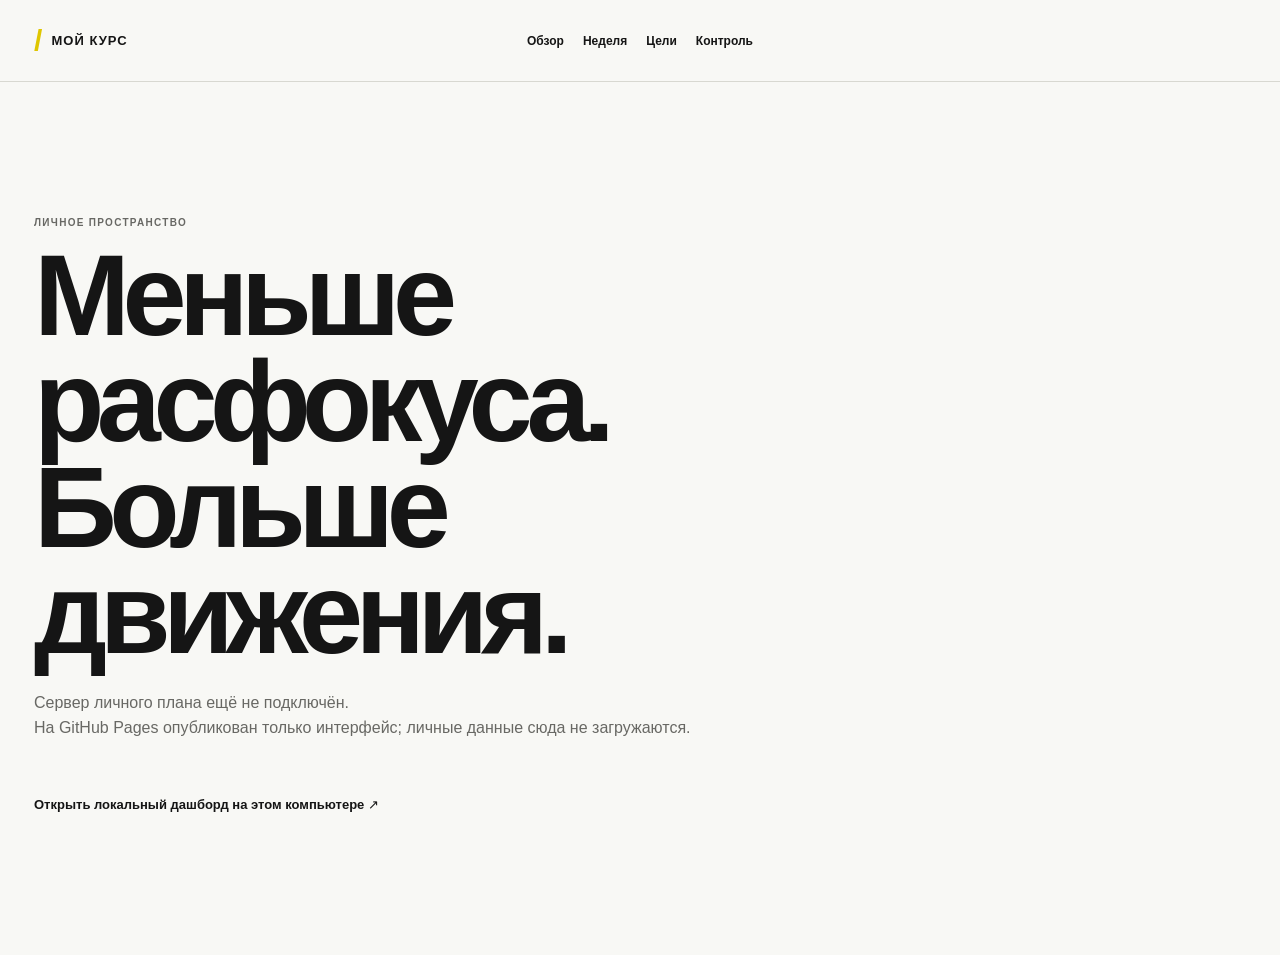
==== index.html @ 3c82f7e8 "feat: publish private-data-free dashboard interface Co-Authored-By: Codex <noreply@openai.com>" ====
<!doctype html>
<html lang="ru">
<head>
  <meta charset="utf-8"><meta name="viewport" content="width=device-width, initial-scale=1"><meta name="color-scheme" content="light">
  <title>Мой курс — цели и неделя</title><link rel="stylesheet" href="styles.css"><script src="config.js"></script><script src="app.js" defer></script>
</head>
<body>
  <a href="#workspace" class="skip-link">К содержимому</a>
  <header class="site-header">
    <a href="#overview" class="brand" aria-label="Мой курс, главная"><span class="brand-symbol" aria-hidden="true">/</span>МОЙ КУРС</a>
    <nav aria-label="Разделы дашборда"><a href="#overview">Обзор</a><a href="#time">Неделя</a><a href="#goals">Цели</a><a href="#checkpoints">Контроль</a></nav>
    <button id="authButton" class="button dark" type="button">Войти</button>
  </header>
  <section id="lockedScreen" class="locked-screen">
    <span class="quiet-label">ЛИЧНОЕ ПРОСТРАНСТВО</span><h1>Меньше расфокуса.<br>Больше движения.</h1>
    <p id="lockedDescription">Цели, загрузка недели и следующие шаги.<br>Войдите, чтобы открыть свой план.</p>
    <button id="openLogin" class="button dark large" type="button">Открыть дашборд ↗</button>
    <a id="localFallback" class="text-button local-fallback" href="http://127.0.0.1:8097/" hidden>Открыть локальный дашборд на этом компьютере ↗</a>
    <p id="connectionError" class="inline-error" role="alert" hidden></p>
  </section>
  <main id="workspace" hidden>
    <section id="overview" class="overview">
      <div class="overview-heading"><div><p class="quiet-label" id="todayLabel"></p><h1>Главное —<br><span>в поле зрения.</span></h1></div><div class="overview-aside"><p id="saveStatus" role="status">Загрузка данных…</p><button id="addGoalTop" class="button dark" data-edit type="button">Добавить цель +</button><button id="addReviewTop" class="text-button" data-edit type="button">Записать решение ↗</button></div></div>
      <div class="summary-line"><div><strong id="activeCount">—</strong><span>целей в работе</span></div><div><strong id="plannedSummary">—</strong><span>часов запланировано</span></div><div><strong id="doneCount">—</strong><span>контрольных точек выполнено</span></div><div><strong id="lastReview">—</strong><span>последняя корректировка</span></div></div>
      <div class="focus-line"><span class="quiet-label">БЛИЖАЙШИЙ ШАГ</span><div><strong id="focusTitle"></strong><p id="focusText"></p></div><a href="#checkpoints" class="round-link" aria-label="К контрольным точкам">↗</a></div>
      <p id="readOnlyNote" class="mode-note" hidden>Режим просмотра. Для изменения полей нажмите «Редактировать» и введите пароль.</p>
    </section>
    <section id="time" class="section week-section">
      <div class="section-head"><div><h2>Недельная загрузка.</h2><p>Сколько внимания получает каждая цель — по дням, плану и факту.</p></div><button id="addSlot" class="button outline" data-edit type="button">Добавить блок +</button></div>
      <div class="week-toolbar"><div class="week-switcher"><button id="previousWeek" class="icon-button" data-edit aria-label="Предыдущая неделя">←</button><div><label for="weekStart">Неделя</label><input id="weekStart" type="date" data-edit></div><button id="nextWeek" class="icon-button" data-edit aria-label="Следующая неделя">→</button></div><button id="editCapacity" class="capacity-button" data-edit type="button">Бюджет: <strong id="capacityLabel">25 ч</strong> ↗</button></div>
      <div class="load-overview"><div class="load-number"><strong id="loadHours">—</strong><span id="loadDescription"></span></div><div class="load-visual"><div id="loadSegments" class="load-segments" aria-label="Распределение времени по целям"></div><div class="load-legend"><span id="freeHours"></span><span id="actualSummary"></span></div></div></div>
      <div id="goalLoad" class="goal-load" aria-label="Загрузка недели по целям"></div>
      <details class="daily-details"><summary>Расписание по дням <span aria-hidden="true">↓</span></summary><div id="weekPlan" class="week-plan"></div></details>
      <p class="section-note">Блоки и факт сохраняются отдельно для каждой недели. Семейное и утреннее личное время обсуждались вне рабочего бюджета.</p>
    </section>
    <section id="goals" class="section">
      <div class="section-head"><div><h2>Цели с понятным следующим шагом.</h2><p>Меняйте показатели, сроки и фокус по мере появления фактов.</p></div><button id="addGoal" class="button outline" data-edit type="button">Новая цель +</button></div>
      <div class="filters"><label>Направление<select id="areaFilter"><option value="all">Все направления</option></select></label><label>Статус<select id="statusFilter"><option value="all">Все статусы</option><option value="active">В работе</option><option value="draft">Уточнить</option><option value="paused">Пауза</option><option value="done">Достигнута</option></select></label></div>
      <div id="goalGrid" class="goal-grid"></div>
    </section>
    <section id="checkpoints" class="section"><div class="section-head"><div><h2>Точки проверки.</h2><p>Отмечайте результат, когда есть факт, который его подтверждает.</p></div><button id="addCheckpoint" class="button outline" data-edit type="button">Добавить точку +</button></div><div id="checkpointList" class="checkpoint-list"></div></section>
    <section id="reviews" class="section"><div class="section-head"><div><h2>Что меняем дальше.</h2><p>Факт → решение → следующая проверка.</p></div><button id="addReview" class="button outline" data-edit type="button">Записать решение +</button></div><div id="reviewList" class="review-list"></div></section>
    <footer><div><span class="brand footer-brand">МОЙ КУРС</span><p>Ваши данные сохраняются на сервере после успешного входа.</p></div><div class="footer-actions"><button id="exportButton" class="text-button" type="button">Скачать копию JSON ↗</button><label class="text-button file-button">Импортировать копию<input id="importInput" type="file" accept="application/json,.json" data-edit hidden></label></div></footer>
  </main>
  <dialog id="loginDialog" class="editor login-dialog"><form id="loginForm"><div class="dialog-head"><div><p class="quiet-label">ДОСТУП К ПЛАНУ</p><h2>Открыть редактирование.</h2></div><button type="button" class="close" data-close="loginDialog" aria-label="Закрыть">×</button></div><p>Введите пароль, чтобы сохранять изменения с любого своего устройства.</p><label class="field">Пароль<input id="loginPassword" name="password" type="password" autocomplete="current-password" required></label><p id="loginError" class="inline-error" role="alert" hidden></p><div class="dialog-actions"><button id="loginSubmit" type="submit" class="button dark">Войти и редактировать ↗</button></div></form></dialog>
  <dialog id="goalDialog" class="editor"><form id="goalForm" method="dialog"><div class="dialog-head"><div><p class="eyebrow">ЦЕЛЬ / ПРОЕКТ</p><h2 id="goalDialogTitle">Новая цель</h2></div><button type="button" class="close" data-close="goalDialog" aria-label="Закрыть">×</button></div><input type="hidden" name="id"><div class="field-grid"><label class="full">Название<input name="title" required maxlength="140" placeholder="Например, запустить предложение клуба"></label><label>Направление<input name="area" required maxlength="60" placeholder="Клуб"></label><label>Статус<select name="status"><option value="draft">Уточнить</option><option value="active">В работе</option><option value="paused">Пауза</option><option value="done">Достигнута</option></select></label><label>Целевое значение<input name="target" type="number" min="0" step="any" placeholder="Если есть измеримая цель"></label><label>Текущее значение<input name="current" type="number" min="0" step="any" placeholder="Если подтверждено"></label><label>Единица измерения<input name="unit" maxlength="24" placeholder="USD, подписчики, часы"></label><label>Срок<input name="deadline" type="date"></label><label>Часов в неделю<input name="weeklyHours" type="number" min="0" step="0.5" placeholder="Ориентир, если известен"></label><label class="full">Что означает результат<textarea name="outcome" rows="3" maxlength="1000" placeholder="Конкретный ожидаемый итог"></textarea></label><label class="full">Основание / что уточнить<textarea name="note" rows="3" maxlength="1000" placeholder="Источник данных, допущения и вопросы"></textarea></label></div><p class="form-error inline-error" role="alert" hidden></p><div class="dialog-actions"><button type="button" class="button outline" data-close="goalDialog">Отмена</button><button type="submit" class="button dark">Сохранить цель</button></div></form></dialog>

  <dialog id="checkpointDialog" class="editor"><form id="checkpointForm" method="dialog"><div class="dialog-head"><div><p class="eyebrow">КОНТРОЛЬНАЯ ТОЧКА</p><h2>Добавить проверку</h2></div><button type="button" class="close" data-close="checkpointDialog" aria-label="Закрыть">×</button></div><div class="field-grid"><label class="full">К какой цели относится<select name="goalId" required></select></label><label class="full">Что должно быть готово<input name="title" required maxlength="160" placeholder="Проверить результат, а не просто действие"></label><label>Срок<input name="due" type="date"></label><label>Критерий готовности<input name="criterion" maxlength="160" placeholder="Как поймём, что выполнено"></label></div><p class="form-error inline-error" role="alert" hidden></p><div class="dialog-actions"><button id="deleteCheckpoint" data-edit type="button" class="button danger" hidden>Удалить</button><button type="button" class="button outline" data-close="checkpointDialog">Отмена</button><button type="submit" class="button dark">Сохранить точку</button></div></form></dialog>

  <dialog id="slotDialog" class="editor"><form id="slotForm" method="dialog"><div class="dialog-head"><div><p class="eyebrow">ПЛАН НЕДЕЛИ</p><h2 id="slotDialogTitle">Добавить блок</h2></div><button type="button" class="close" data-close="slotDialog" aria-label="Закрыть">×</button></div><div class="field-grid"><label>День<select name="day" required><option value="mon">Понедельник</option><option value="tue">Вторник</option><option value="wed">Среда</option><option value="thu">Четверг</option><option value="fri">Пятница</option></select></label><label>Цель<select name="goalId" required></select></label><label class="full">Что делаю<input name="title" required maxlength="160" placeholder="Один понятный фокус блока"></label><label>План, часов<input name="hours" type="number" min="0.25" step="0.25" max="24" required></label><label>Факт, часов<input name="actualHours" type="number" min="0" step="0.25" max="24" placeholder="Пока не внесён"></label></div><p class="form-error inline-error" role="alert" hidden></p><div class="dialog-actions"><button id="deleteSlot" data-edit type="button" class="button danger" hidden>Удалить</button><button type="button" class="button outline" data-close="slotDialog">Отмена</button><button type="submit" class="button dark">Сохранить блок</button></div></form></dialog>

  <dialog id="reviewDialog" class="editor"><form id="reviewForm" method="dialog"><div class="dialog-head"><div><p class="eyebrow">КОРРЕКТИРОВКА</p><h2>Записать решение</h2></div><button type="button" class="close" data-close="reviewDialog" aria-label="Закрыть">×</button></div><div class="field-grid"><label class="full">Цель<select name="goalId" required></select></label><label class="full">Факт или наблюдение<textarea name="observation" rows="3" required maxlength="1000" placeholder="Что произошло на самом деле?"></textarea></label><label class="full">Решение и следующий шаг<textarea name="decision" rows="3" required maxlength="1000" placeholder="Что меняем или продолжаем?"></textarea></label><label>Выполнено из недельного плана, %<input name="planCompletion" type="number" min="0" max="100" step="1" placeholder="Необязательно"></label><label>Дата следующей проверки<input name="nextReview" type="date"></label></div><p class="form-error inline-error" role="alert" hidden></p><div class="dialog-actions"><button type="button" class="button outline" data-close="reviewDialog">Отмена</button><button type="submit" class="button dark">Сохранить запись</button></div></form></dialog>
  <dialog id="capacityDialog" class="editor compact"><form id="capacityForm"><div class="dialog-head"><h2>Рабочий бюджет</h2><button type="button" class="close" data-close="capacityDialog" aria-label="Закрыть">×</button></div><label class="field">Доступно рабочих часов на эту неделю<input name="capacity" type="number" min="1" max="168" step="0.5" required></label><p class="form-error inline-error" role="alert" hidden></p><div class="dialog-actions"><button type="submit" class="button dark">Сохранить</button></div></form></dialog>
  <div id="toast" role="status" aria-live="polite"></div>
</body></html>
---- styles.css ----
:root{--paper:#f8f8f5;--ink:#151515;--muted:#686864;--line:#d8d8d1;--wash:#edede8;--yellow:#f2de38;--yellow-deep:#dfc600;--danger:#a83e2a;font-family:Inter,Arial,sans-serif;color:var(--ink);background:var(--paper);font-synthesis:none}*{box-sizing:border-box}html{scroll-behavior:smooth}body{margin:0;min-width:320px;background:var(--paper)}body,button,input,select,textarea{font:inherit}button,select,input,textarea{min-height:44px}button{cursor:pointer}a{color:inherit}button:focus-visible,a:focus-visible,input:focus-visible,select:focus-visible,textarea:focus-visible,summary:focus-visible{outline:3px solid var(--ink);outline-offset:3px}[hidden]{display:none!important}.skip-link{position:fixed;z-index:20;top:10px;left:10px;transform:translateY(-150%);padding:10px 14px;color:var(--ink);background:var(--yellow);font-weight:700}.skip-link:focus{transform:translateY(0)}
.site-header{display:grid;grid-template-columns:1fr auto 1fr;align-items:center;gap:20px;max-width:1440px;min-height:82px;margin:auto;padding:0 34px;border-bottom:1px solid var(--line)}.brand{display:inline-flex;align-items:center;gap:8px;text-decoration:none;font-weight:800;font-size:13px;letter-spacing:.08em}.brand-symbol{color:var(--yellow-deep);font:900 30px/.7 "Arial Narrow",Arial,sans-serif}.site-header nav{display:flex;gap:19px;justify-content:center}.site-header nav a,.text-button{border:0;padding:8px 0;color:var(--ink);background:transparent;font-size:12px;font-weight:700;text-decoration:none}.site-header nav a:hover,.text-button:hover{text-decoration:underline;text-underline-offset:4px}.site-header>.button{justify-self:end}
.button,.icon-button,.capacity-button{border:1px solid var(--ink);border-radius:0;padding:10px 15px;color:var(--ink);background:transparent;font-size:12px;font-weight:800;letter-spacing:.01em;transition:background .16s ease,color .16s ease,transform .16s ease}.button:hover,.icon-button:hover,.capacity-button:hover{transform:translateY(-1px)}.button.dark{color:var(--ink);background:var(--yellow);border-color:var(--yellow)}.button.dark:hover{background:var(--yellow-deep);border-color:var(--yellow-deep)}.button.outline:hover,.capacity-button:hover,.icon-button:hover{background:var(--ink);color:#fff}.button.danger{color:var(--danger);border-color:var(--danger)}.button.danger:hover{color:#fff;background:var(--danger)}.button.large{min-height:52px;padding-inline:21px}
.locked-screen{min-height:calc(100vh - 82px);max-width:1440px;margin:auto;padding:clamp(70px,15vh,180px) 34px}.quiet-label,.eyebrow{display:block;margin:0 0 14px;font-size:10px;font-weight:800;letter-spacing:.13em;color:var(--muted)}.locked-screen h1,.overview h1,.section-head h2,.dialog-head h2{margin:0;font-family:"Arial Narrow","Bahnschrift Condensed",Arial,sans-serif;font-weight:800;letter-spacing:-.065em;line-height:.92}.locked-screen h1{max-width:800px;font-size:clamp(55px,9vw,128px)}.locked-screen>p:not(.inline-error){margin:25px 0 28px;color:var(--muted);line-height:1.55;font-size:16px}
main{width:min(100%,1440px);margin:auto;padding:0 34px 44px}.overview{padding:clamp(58px,10vw,140px) 0 72px;border-bottom:1px solid var(--ink)}.overview-heading{display:flex;justify-content:space-between;align-items:flex-end;gap:38px}.overview h1{max-width:790px;font-size:clamp(54px,8vw,112px)}.overview h1 span{color:var(--muted)}.overview-aside{display:grid;justify-items:start;gap:12px;width:min(260px,100%);padding-bottom:7px}#saveStatus{margin:0;color:var(--muted);font-size:11px;line-height:1.4}.summary-line{display:grid;grid-template-columns:repeat(4,1fr);gap:0;margin-top:74px;border-top:1px solid var(--line)}.summary-line>div{min-height:116px;padding:19px 20px 14px 0;border-right:1px solid var(--line)}.summary-line>div+div{padding-left:20px}.summary-line>div:last-child{border-right:0}.summary-line strong{display:block;font:800 clamp(34px,4vw,56px)/1 "Arial Narrow",Arial,sans-serif;letter-spacing:-.07em}.summary-line span{display:block;max-width:130px;margin-top:7px;color:var(--muted);font-size:11px;line-height:1.35}.focus-line{display:grid;grid-template-columns:minmax(120px,.55fr) 2fr auto;align-items:center;gap:22px;margin-top:24px;padding:21px 0 0}.focus-line .quiet-label{margin:0}.focus-line strong{font-size:17px}.focus-line p{margin:5px 0 0;color:var(--muted);font-size:12px}.round-link{display:grid;place-items:center;width:44px;height:44px;color:var(--ink);background:var(--yellow);font-size:22px;text-decoration:none}.mode-note,.inline-error{color:var(--danger);font-size:12px;line-height:1.5}
.section{scroll-margin-top:25px;padding:74px 0;border-bottom:1px solid var(--line)}.section-head{display:flex;justify-content:space-between;align-items:flex-end;gap:28px;margin-bottom:30px}.section-head h2{font-size:clamp(36px,5vw,66px)}.section-head p{max-width:530px;margin:15px 0 0;color:var(--muted);font-size:13px;line-height:1.5}.week-toolbar{display:flex;justify-content:space-between;align-items:end;gap:18px;padding:17px 0;border-block:1px solid var(--line)}.week-switcher{display:flex;align-items:end;gap:8px}.week-switcher label,.filters label,.field{display:grid;gap:6px;color:var(--muted);font-size:10px;font-weight:800;letter-spacing:.04em}.week-switcher input{min-width:168px}.icon-button{width:44px;padding:0;font-size:21px}.capacity-button{min-width:177px;text-align:left}.load-overview{display:grid;grid-template-columns:minmax(170px,.42fr) 1fr;gap:32px;padding:30px 0 19px}.load-number strong{display:block;font:800 clamp(58px,7vw,92px)/.85 "Arial Narrow",Arial,sans-serif;letter-spacing:-.08em}.load-number span,.load-legend{color:var(--muted);font-size:12px;line-height:1.45}.load-visual{display:grid;align-content:center;gap:14px}.load-segments,.load-bar{display:flex;min-height:22px;background:var(--wash);overflow:hidden}.load-segment{display:block;min-width:2px;height:22px;background:var(--yellow);border-right:1px solid var(--paper)}.load-segment:nth-child(3n+2){background:#1b1b1b}.load-segment:nth-child(3n){background:#9b9b94}.load-gap{display:block;min-width:2px;height:22px;background:var(--wash)}.load-legend{display:flex;justify-content:space-between;gap:16px}.overload{color:var(--danger)!important;font-weight:800}.goal-load{border-top:1px solid var(--line)}.goal-load-head,.goal-load-row{display:grid;grid-template-columns:minmax(170px,1fr) minmax(230px,2.2fr) minmax(75px,auto);gap:18px;align-items:center}.goal-load-head{padding:13px 0;color:var(--muted);font-size:10px;font-weight:800;letter-spacing:.07em}.goal-load-row{min-height:68px;border-top:1px solid var(--line)}.goal-load-name{display:flex;align-items:center;gap:8px;font-size:13px;font-weight:800}.goal-color{display:block;width:10px;height:10px;flex:0 0 10px;background:var(--yellow)}.goal-load-row:nth-child(3n) .goal-color{background:#1b1b1b}.goal-load-row:nth-child(3n+1) .goal-color{background:#9b9b94}.goal-load-days{display:grid;grid-template-columns:repeat(5,1fr);height:32px;gap:3px}.goal-load-day{display:grid;place-content:center;gap:1px;min-width:3px;height:100%;color:var(--muted);background:var(--wash);text-align:center}.goal-load-day.has-hours{color:var(--ink);background:var(--yellow)}.goal-load-day small{font-size:8px;line-height:1}.goal-load-day strong{font-size:11px;line-height:1}.goal-load-total{text-align:right;font:800 22px/1 "Arial Narrow",Arial,sans-serif}.daily-details{margin-top:29px;border-top:1px solid var(--line)}.daily-details summary{padding:17px 0;font-size:13px;font-weight:800;cursor:pointer;list-style:none}.daily-details summary::-webkit-details-marker{display:none}.daily-details summary span{float:right;font-size:16px}.week-plan{display:grid;grid-template-columns:repeat(5,minmax(0,1fr));gap:0;border-top:1px solid var(--line)}.day-column,.day-card{min-height:168px;padding:15px;border-right:1px solid var(--line)}.day-column:first-child,.day-card:first-child{border-left:1px solid var(--line)}.day-head{display:flex;justify-content:space-between;gap:8px;padding-bottom:11px;font-size:11px}.day-head span,.day-total{color:var(--muted)}.slot,.slot-row{display:block;width:100%;margin:7px 0;padding:9px;border:0;background:var(--wash);color:var(--ink);text-align:left;font-size:11px;line-height:1.35}.slot:hover,.slot-row:hover{background:var(--yellow)}.section-note{margin:17px 0 0;color:var(--muted);font-size:11px;line-height:1.5}
.filters{display:flex;gap:13px;margin-bottom:22px}select,input,textarea{width:100%;border:1px solid var(--ink);border-radius:0;padding:10px 11px;color:var(--ink);background:#fff;font-size:14px}textarea{min-height:94px;resize:vertical}input::placeholder,textarea::placeholder{color:#898984}.goal-grid{display:grid;grid-template-columns:repeat(3,minmax(0,1fr));border-top:1px solid var(--ink);border-left:1px solid var(--line)}.goal-card{display:flex;flex-direction:column;min-height:295px;padding:20px;border-right:1px solid var(--line);border-bottom:1px solid var(--line);background:transparent}.goal-top,.goal-topline{display:flex;justify-content:space-between;align-items:center;gap:12px}.area-chip,.badge,.status{display:inline-block;padding:5px 7px;color:var(--ink);background:var(--yellow);font-size:10px;font-weight:800;line-height:1}.status-paused{background:var(--wash)}.status-done{background:#1c1c1c;color:#fff}.status-draft{background:#c6c6be}.goal-card h3{margin:27px 0 9px;font:800 30px/.96 "Arial Narrow",Arial,sans-serif;letter-spacing:-.05em}.goal-outcome{min-height:55px;margin:0;color:var(--muted);font-size:12px;line-height:1.48}.metric,.goal-metric{margin-top:auto}.metric strong,.goal-metric strong{font:800 35px/.95 "Arial Narrow",Arial,sans-serif;letter-spacing:-.06em}.metric span,.goal-metric span,.goal-metric small{color:var(--muted);font-size:11px}.progress-track{height:8px;margin:12px 0;background:var(--wash)}.progress-bar,.progress-fill{display:block;height:100%;background:var(--yellow)}.goal-meta{display:flex;justify-content:space-between;gap:8px;padding-top:12px;border-top:1px solid var(--line);color:var(--muted);font-size:10px}.card-actions{display:flex;gap:14px;margin-top:16px}.goal-note{margin-top:12px;color:var(--muted);font-size:11px}.goal-note summary{cursor:pointer;font-weight:700}.goal-note p{line-height:1.5}
.checkpoint-list{border-top:1px solid var(--ink)}.checkpoint{display:flex;align-items:flex-start;gap:15px;padding:20px 0;border-bottom:1px solid var(--line)}.checkpoint input{flex:0 0 auto;width:21px;height:21px;margin:1px 0 0;accent-color:var(--ink)}.checkpoint-body,.checkpoint-text{flex:1;min-width:0}.checkpoint-body strong,.checkpoint-text strong{display:block;font-size:14px}.checkpoint-body span,.checkpoint-text span{display:block;margin-top:5px;color:var(--muted);font-size:12px;line-height:1.45}.checkpoint-right{text-align:right;color:var(--muted);font-size:11px}.checkpoint.completed strong{color:var(--muted);text-decoration:line-through}.review-list{display:grid;gap:0;border-top:1px solid var(--ink)}.review-card{display:grid;grid-template-columns:minmax(120px,.45fr) 2fr;gap:25px;padding:22px 0;border-bottom:1px solid var(--line)}.review-date{font-size:12px;font-weight:800}.review-content p{margin:10px 0;color:var(--muted);font-size:13px;line-height:1.5}.review-content strong{font-size:14px;line-height:1.45}.review-content small{display:block;margin-top:9px;color:var(--muted);font-size:11px}.empty{padding:28px 0;color:var(--muted);border-block:1px dashed var(--line);font-size:13px;text-align:center}
footer{display:flex;justify-content:space-between;gap:25px;padding:31px 0 7px;color:var(--muted);font-size:11px;line-height:1.5}.footer-brand{color:var(--ink)}.footer-actions{display:flex;align-items:center;gap:20px}.file-button{cursor:pointer}.editor{width:min(680px,calc(100vw - 24px));max-height:min(820px,calc(100vh - 24px));padding:0;border:1px solid var(--ink);border-radius:0;color:var(--ink);background:var(--paper);box-shadow:0 25px 70px #0004;overflow:auto}.editor::backdrop{background:#161616b8}.editor form{padding:clamp(19px,4vw,34px)}.login-dialog{width:min(490px,calc(100vw - 24px))}.dialog-head{display:flex;justify-content:space-between;align-items:flex-start;gap:18px;margin-bottom:25px}.dialog-head h2{font-size:clamp(35px,6vw,55px)}.dialog-head>p{margin-bottom:10px}.close{display:grid;place-items:center;width:44px;min-width:44px;padding:0;border:1px solid var(--ink);border-radius:0;background:transparent;color:var(--ink);font-size:28px;line-height:1}.close:hover{background:var(--yellow)}.field-grid{display:grid;grid-template-columns:1fr 1fr;gap:16px}.field-grid label{display:grid;gap:6px;color:var(--muted);font-size:10px;font-weight:800;letter-spacing:.04em}.field-grid .full{grid-column:1/-1}.dialog-actions{display:flex;justify-content:flex-end;flex-wrap:wrap;gap:9px;margin-top:25px}.dialog-actions .danger{margin-right:auto}#toast{position:fixed;z-index:10;right:18px;bottom:18px;max-width:calc(100vw - 36px);padding:13px 15px;color:#fff;background:var(--ink);font-size:12px;transform:translateY(20px);opacity:0;pointer-events:none;transition:opacity .2s ease,transform .2s ease}.visible#toast{transform:translateY(0);opacity:1}
@media(max-width:900px){.site-header{grid-template-columns:1fr auto;padding-inline:21px}.site-header nav{order:3;grid-column:1/-1;justify-content:start;overflow-x:auto;padding-bottom:12px}.locked-screen,main{padding-inline:21px}.overview-heading{align-items:flex-start;flex-direction:column}.overview-aside{width:auto;grid-template-columns:auto auto;align-items:center}.overview-aside #saveStatus{grid-column:1/-1}.summary-line{grid-template-columns:repeat(2,1fr);margin-top:47px}.summary-line>div:nth-child(2){border-right:0}.summary-line>div:nth-child(n+3){border-top:1px solid var(--line)}.goal-grid{grid-template-columns:repeat(2,minmax(0,1fr))}.week-plan{grid-template-columns:repeat(3,minmax(0,1fr))}.day-column:nth-child(4),.day-card:nth-child(4){border-left:1px solid var(--line)}}
@media(max-width:600px){.site-header{min-height:66px;gap:10px;padding-inline:14px}.site-header nav{gap:14px;padding-bottom:10px}.site-header>.button{padding-inline:12px}.locked-screen,main{padding-inline:14px}.locked-screen{min-height:calc(100vh - 112px);padding-top:92px}.locked-screen>p:not(.inline-error){font-size:14px}.overview{padding:64px 0 50px}.overview h1{font-size:clamp(52px,16vw,72px)}.overview-aside{display:flex;flex-wrap:wrap}.summary-line{margin-top:40px}.summary-line>div{min-height:94px;padding:14px 10px 12px 0}.summary-line>div+div{padding-left:10px}.summary-line strong{font-size:37px}.focus-line{grid-template-columns:1fr auto;gap:12px}.focus-line .quiet-label{grid-column:1/-1}.section{padding:52px 0}.section-head{align-items:flex-start;flex-direction:column;gap:18px;margin-bottom:25px}.section-head h2{font-size:clamp(37px,12vw,56px)}.section-head .button{width:100%}.week-toolbar{align-items:stretch;flex-direction:column}.week-switcher{width:100%}.week-switcher>div{flex:1}.week-switcher input{min-width:0}.capacity-button{width:100%}.load-overview{grid-template-columns:1fr;gap:20px}.goal-load-head{display:none}.goal-load-row{grid-template-columns:1fr auto;gap:9px;padding:13px 0}.goal-load-days{grid-column:1/-1;grid-row:2;height:45px}.goal-load-day{min-width:0}.goal-load-day small{font-size:9px}.goal-load-day strong{font-size:12px}.week-plan{grid-template-columns:1fr}.day-column,.day-card,.day-column:nth-child(4),.day-card:nth-child(4){min-height:0;border-left:1px solid var(--line);border-bottom:0}.filters{flex-direction:column}.filters label{width:100%}.goal-grid{grid-template-columns:1fr}.goal-card{min-height:245px}.review-card{grid-template-columns:1fr;gap:10px}.checkpoint-right{max-width:90px}.footer-actions,footer{align-items:flex-start;flex-direction:column;gap:14px}.field-grid{grid-template-columns:1fr}.field-grid .full{grid-column:auto}.dialog-actions>.button{flex:1}.dialog-actions .danger{flex-basis:100%;margin-right:0}}
@media(max-width:350px){.brand{font-size:11px}.site-header>.button{font-size:11px;padding-inline:9px}.overview h1{font-size:50px}.summary-line span{font-size:10px}.goal-card h3{font-size:28px}}@media(prefers-reduced-motion:reduce){html{scroll-behavior:auto}*,*::before,*::after{transition-duration:.01ms!important;animation-duration:.01ms!important;animation-iteration-count:1!important}}
/* Content-specific refinements verified against the rendered app. */
body{min-width:0}
.site-header nav a{display:inline-flex;align-items:center;min-height:44px}
.goal-load-name{display:grid;grid-template-columns:10px minmax(0,1fr);gap:5px 8px;min-width:0}
.goal-load-name>small{grid-column:2;color:var(--muted);font-size:11px;font-weight:400}
.goal-load-name>strong{overflow-wrap:anywhere;line-height:1.25}
.goal-load-total{min-width:90px}
.goal-load-total>strong{display:block;white-space:nowrap}
.goal-load-total>small{display:block;margin-top:5px;color:var(--muted);font:400 11px/1.35 Arial,sans-serif}
.goal-load-total>.load-gap{height:auto;background:none;max-width:140px}
.goal-load-days{height:44px}
.goal-load-day{border:1px solid transparent;border-bottom-color:var(--line)}
.goal-load-day:hover{border-color:var(--ink)}
.metric>small{display:block;margin:10px 0;color:var(--muted);font-size:11px;line-height:1.45}
.goal-meta{flex-wrap:wrap}
.goal-actions{display:flex;flex-wrap:wrap;gap:14px;margin-top:16px}
.slot strong,.slot span{display:block}
.slot span{margin-top:5px;color:var(--muted)}
.day-column h3{margin:0;font-size:16px}
.day-total{font-size:11px;line-height:1.4}
.review-card{grid-template-columns:minmax(120px,.45fr) 2fr auto;align-items:start}
button:disabled{cursor:default;opacity:.55;transform:none!important}
#dayDialog{padding:24px}
#dayDialog h2{margin-top:0}
#dayDialog .slot{margin-block:14px}
.editor input,.editor select,.editor textarea{font-size:16px}
.checkpoint input{min-height:44px;width:24px;height:44px}
@media(max-width:600px){.goal-load-total{min-width:95px}.goal-load-row{column-gap:14px}.goal-load-name>strong{font-size:13px}.goal-load-total>strong{font-size:22px}.goal-load-total>.load-gap{max-width:110px}.review-card{grid-template-columns:1fr}.goal-load-day{padding:0}.checkpoint{gap:10px}.checkpoint-right{max-width:80px}.checkpoint-body strong{overflow-wrap:anywhere}}
.goal-load-head,.goal-load-row{grid-template-columns:minmax(170px,1fr) minmax(230px,2.2fr) 145px}
.goal-load-day small{font-size:10px}
.goal-load-day strong{font-size:14px}
@media(max-width:600px){.goal-load-row{grid-template-columns:minmax(0,1fr) 110px}.goal-load-day small{font-size:10px}.goal-load-day strong{font-size:14px}}

.local-fallback{display:inline-flex;margin-top:20px;font-size:13px}
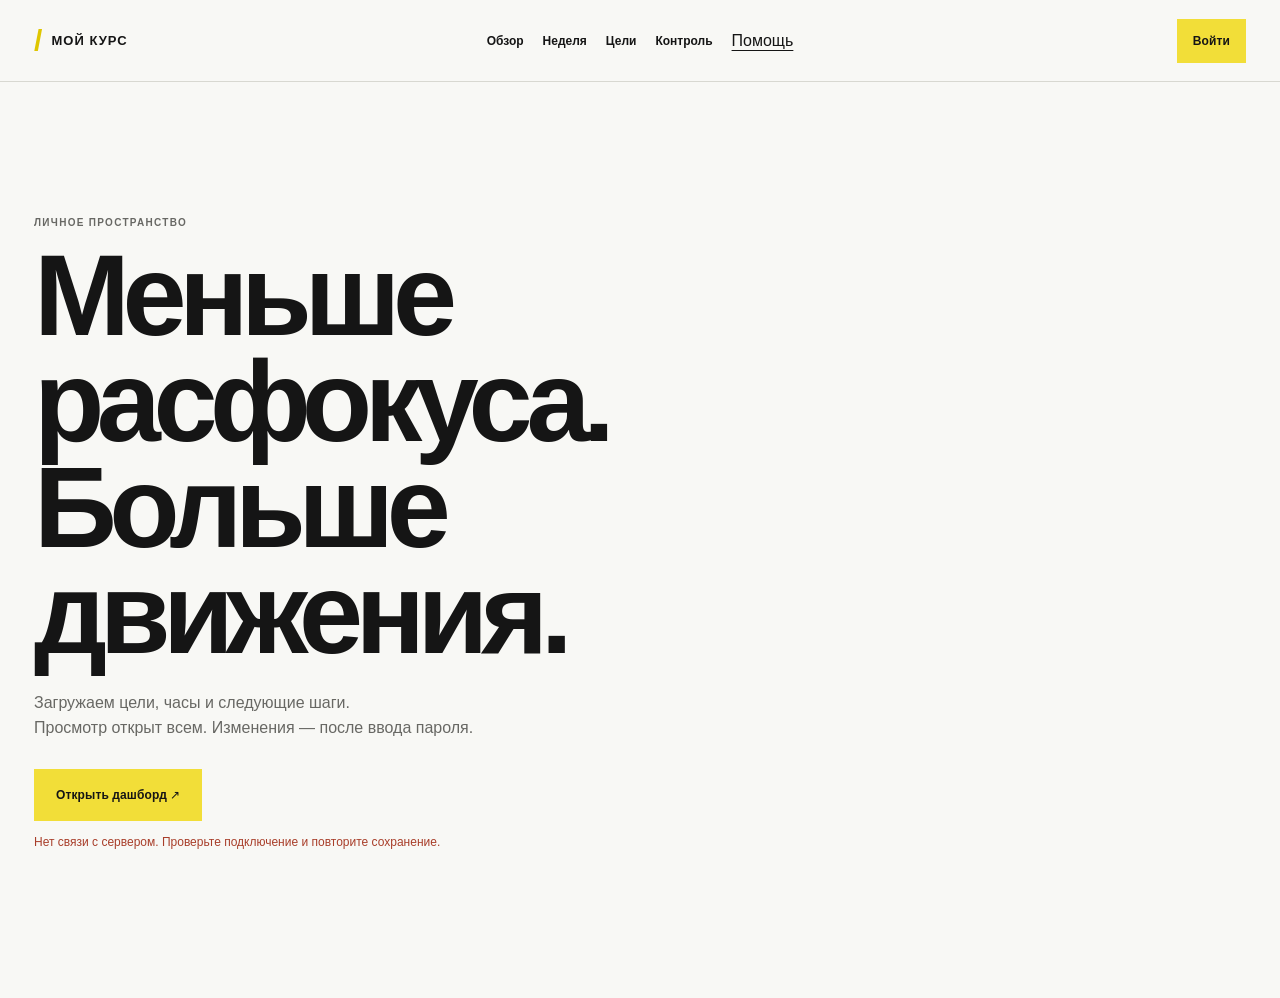
==== commit 94ae91c3: "feat: add public goal indicators and protected editing Co-Authored-By: Codex <noreply@openai.com>" ====
--- a/index.html
+++ b/index.html
@@ -2,20 +2,19 @@
 <html lang="ru">
 <head>
   <meta charset="utf-8"><meta name="viewport" content="width=device-width, initial-scale=1"><meta name="color-scheme" content="light">
-  <title>Мой курс — цели и неделя</title><link rel="stylesheet" href="styles.css"><script src="config.js"></script><script src="app.js" defer></script>
+  <title>Мой курс — цели и неделя</title><link rel="stylesheet" href="styles.css"><script src="config.js" defer></script><script src="indicators.js" defer></script><script src="app.js" defer></script>
 </head>
 <body>
   <a href="#workspace" class="skip-link">К содержимому</a>
   <header class="site-header">
     <a href="#overview" class="brand" aria-label="Мой курс, главная"><span class="brand-symbol" aria-hidden="true">/</span>МОЙ КУРС</a>
-    <nav aria-label="Разделы дашборда"><a href="#overview">Обзор</a><a href="#time">Неделя</a><a href="#goals">Цели</a><a href="#checkpoints">Контроль</a></nav>
+    <nav aria-label="Разделы дашборда"><a href="#overview">Обзор</a><a href="#time">Неделя</a><a href="#goals">Цели</a><a href="#checkpoints">Контроль</a><button id="openHelp" class="nav-help" type="button">Помощь</button></nav>
     <button id="authButton" class="button dark" type="button">Войти</button>
   </header>
   <section id="lockedScreen" class="locked-screen">
     <span class="quiet-label">ЛИЧНОЕ ПРОСТРАНСТВО</span><h1>Меньше расфокуса.<br>Больше движения.</h1>
-    <p id="lockedDescription">Цели, загрузка недели и следующие шаги.<br>Войдите, чтобы открыть свой план.</p>
+    <p>Загружаем цели, часы и следующие шаги.<br>Просмотр открыт всем. Изменения — после ввода пароля.</p>
     <button id="openLogin" class="button dark large" type="button">Открыть дашборд ↗</button>
-    <a id="localFallback" class="text-button local-fallback" href="http://127.0.0.1:8097/" hidden>Открыть локальный дашборд на этом компьютере ↗</a>
     <p id="connectionError" class="inline-error" role="alert" hidden></p>
   </section>
   <main id="workspace" hidden>
@@ -47,9 +46,10 @@
 
   <dialog id="checkpointDialog" class="editor"><form id="checkpointForm" method="dialog"><div class="dialog-head"><div><p class="eyebrow">КОНТРОЛЬНАЯ ТОЧКА</p><h2>Добавить проверку</h2></div><button type="button" class="close" data-close="checkpointDialog" aria-label="Закрыть">×</button></div><div class="field-grid"><label class="full">К какой цели относится<select name="goalId" required></select></label><label class="full">Что должно быть готово<input name="title" required maxlength="160" placeholder="Проверить результат, а не просто действие"></label><label>Срок<input name="due" type="date"></label><label>Критерий готовности<input name="criterion" maxlength="160" placeholder="Как поймём, что выполнено"></label></div><p class="form-error inline-error" role="alert" hidden></p><div class="dialog-actions"><button id="deleteCheckpoint" data-edit type="button" class="button danger" hidden>Удалить</button><button type="button" class="button outline" data-close="checkpointDialog">Отмена</button><button type="submit" class="button dark">Сохранить точку</button></div></form></dialog>
 
-  <dialog id="slotDialog" class="editor"><form id="slotForm" method="dialog"><div class="dialog-head"><div><p class="eyebrow">ПЛАН НЕДЕЛИ</p><h2 id="slotDialogTitle">Добавить блок</h2></div><button type="button" class="close" data-close="slotDialog" aria-label="Закрыть">×</button></div><div class="field-grid"><label>День<select name="day" required><option value="mon">Понедельник</option><option value="tue">Вторник</option><option value="wed">Среда</option><option value="thu">Четверг</option><option value="fri">Пятница</option></select></label><label>Цель<select name="goalId" required></select></label><label class="full">Что делаю<input name="title" required maxlength="160" placeholder="Один понятный фокус блока"></label><label>План, часов<input name="hours" type="number" min="0.25" step="0.25" max="24" required></label><label>Факт, часов<input name="actualHours" type="number" min="0" step="0.25" max="24" placeholder="Пока не внесён"></label></div><p class="form-error inline-error" role="alert" hidden></p><div class="dialog-actions"><button id="deleteSlot" data-edit type="button" class="button danger" hidden>Удалить</button><button type="button" class="button outline" data-close="slotDialog">Отмена</button><button type="submit" class="button dark">Сохранить блок</button></div></form></dialog>
+  <dialog id="slotDialog" class="editor"><form id="slotForm" method="dialog"><div class="dialog-head"><div><p class="eyebrow">ПЛАН НЕДЕЛИ</p><h2 id="slotDialogTitle">Добавить блок</h2></div><button type="button" class="close" data-close="slotDialog" aria-label="Закрыть">×</button></div><div class="field-grid"><label>День<select name="day" required><option value="mon">Понедельник</option><option value="tue">Вторник</option><option value="wed">Среда</option><option value="thu">Четверг</option><option value="fri">Пятница</option></select></label><label>Цель<select name="goalId" required></select></label><label class="full">Что делаю<input name="title" required maxlength="160" placeholder="Один понятный фокус блока"></label><label>План, часов<input name="hours" type="number" min="0.25" step="0.25" max="24" required></label><label class="actual-field">Факт, часов<input name="actualHours" type="number" min="0" step="0.25" max="24" placeholder="Пока не внесён"><input name="actualHoursRange" class="hours-slider" type="range" min="0" step="0.25" max="24" value="0" aria-label="Факт, часов, ползунок"><small id="actualHoursHint">Нет отметки: введите 0, если факт равен нулю.</small></label></div><p class="form-error inline-error" role="alert" hidden></p><div class="dialog-actions"><button id="deleteSlot" data-edit type="button" class="button danger" hidden>Удалить</button><button type="button" class="button outline" data-close="slotDialog">Отмена</button><button type="submit" class="button dark">Сохранить блок</button></div></form></dialog>
 
   <dialog id="reviewDialog" class="editor"><form id="reviewForm" method="dialog"><div class="dialog-head"><div><p class="eyebrow">КОРРЕКТИРОВКА</p><h2>Записать решение</h2></div><button type="button" class="close" data-close="reviewDialog" aria-label="Закрыть">×</button></div><div class="field-grid"><label class="full">Цель<select name="goalId" required></select></label><label class="full">Факт или наблюдение<textarea name="observation" rows="3" required maxlength="1000" placeholder="Что произошло на самом деле?"></textarea></label><label class="full">Решение и следующий шаг<textarea name="decision" rows="3" required maxlength="1000" placeholder="Что меняем или продолжаем?"></textarea></label><label>Выполнено из недельного плана, %<input name="planCompletion" type="number" min="0" max="100" step="1" placeholder="Необязательно"></label><label>Дата следующей проверки<input name="nextReview" type="date"></label></div><p class="form-error inline-error" role="alert" hidden></p><div class="dialog-actions"><button type="button" class="button outline" data-close="reviewDialog">Отмена</button><button type="submit" class="button dark">Сохранить запись</button></div></form></dialog>
   <dialog id="capacityDialog" class="editor compact"><form id="capacityForm"><div class="dialog-head"><h2>Рабочий бюджет</h2><button type="button" class="close" data-close="capacityDialog" aria-label="Закрыть">×</button></div><label class="field">Доступно рабочих часов на эту неделю<input name="capacity" type="number" min="1" max="168" step="0.5" required></label><p class="form-error inline-error" role="alert" hidden></p><div class="dialog-actions"><button type="submit" class="button dark">Сохранить</button></div></form></dialog>
+  <dialog id="helpDialog" class="editor help-dialog"><div class="dialog-head"><div><p class="eyebrow">КАК ЧИТАТЬ ИНДИКАТОРЫ</p><h2>Факт, план и результат.</h2></div><button type="button" class="close" data-close="helpDialog" aria-label="Закрыть">×</button></div><div class="help-content"><p>Индикаторы считают дату по Москве. Цвет всегда сопровождается знаком и текстом, поэтому смысл не зависит только от цвета.</p><dl class="indicator-legend"><div><dt><span class="status-indicator status-neutral">○</span> Ожидает факта</dt><dd>Сегодня или будущая дата без внесённого факта.</dd></div><div><dt><span class="status-indicator status-progress">◐</span> В процессе</dt><dd>Есть факт, но пока меньше запланированных часов.</dd></div><div><dt><span class="status-indicator status-missing">!</span> Нет отметки</dt><dd>Дата уже прошла, а факт не внесён. Введите <strong>0</strong>, если работы не было.</dd></div><div><dt><span class="status-indicator status-behind">×</span> План не выполнен</dt><dd>Дата прошла, факт меньше плана.</dd></div><div><dt><span class="status-indicator status-complete">✓</span> План выполнен</dt><dd>Факт равен плану или больше. Лишние часы показаны отдельно.</dd></div></dl><p><strong>Пример:</strong> план 2 ч, факт 0 ч после даты — «План не выполнен»; факт 1,5 ч сегодня — «В процессе»; факт 2,5 ч — «План выполнен» и «+0,5 ч сверх плана».</p><p><strong>Смешанный день:</strong> красный имеет приоритет, рядом сохраняется число пропусков. Зелёный день появляется, только когда все его блоки выполнены; день с разными статусами показывает состав статусов.</p><h3>Часы и результат цели</h3><p>Кольцо у блока показывает фактические часы относительно плана. Кольцо цели показывает результат по целевому показателю или по контрольным точкам, если числовой цели нет. Часы сами по себе не доказывают достижение результата. У цели без внесённого показателя кольцо показывает «—» и подпись «Нет факта». Просроченная цель с известным недовыполнением красная; без факта — оранжевая. Точка с прошедшим сроком без отметки оранжевая, а выполненная — зелёная.</p><h3>Как внести факт</h3><p>Нажмите блок в расписании или его кольцо. После входа откроется форма: число и ползунок синхронизированы, поддерживают дробные значения и 0. В режиме просмотра доступны подсказки и эта справка.</p></div></dialog>
   <div id="toast" role="status" aria-live="polite"></div>
 </body></html>
--- a/styles.css
+++ b/styles.css
@@ -43,4 +43,12 @@
 .goal-load-day strong{font-size:14px}
 @media(max-width:600px){.goal-load-row{grid-template-columns:minmax(0,1fr) 110px}.goal-load-day small{font-size:10px}.goal-load-day strong{font-size:14px}}
 
-.local-fallback{display:inline-flex;margin-top:20px;font-size:13px}
+/* Status system: text and icon always accompany colour. */
+.nav-help{margin:0;padding:0;border:0;background:none;color:var(--ink);font:inherit;cursor:pointer;text-decoration:underline;text-underline-offset:4px}
+.status-indicator{display:inline-grid;place-items:center;flex:0 0 auto;width:20px;height:20px;border:1px solid currentColor;border-radius:50%;font-size:12px;font-weight:800;line-height:1}.status-neutral{color:#5e5e58;background:#f4f3ec}.status-progress{color:#12669a;background:#d8effd}.status-missing{color:#9a5500;background:#ffe0ad}.status-behind{color:#a8211e;background:#ffd8d5}.status-complete{color:#126b3b;background:#d6f0de}.empty-status{visibility:hidden}.status-text-missing{color:#9a5500}.status-text-behind{color:#a8211e}.status-text-progress{color:#12669a}.status-text-complete{color:#126b3b}.status-text-neutral{color:var(--muted)}
+.goal-ring-button{display:flex;align-items:center;gap:7px;padding:0;border:0;background:transparent;cursor:pointer}.goal-ring{--progress:0%;display:inline-grid;place-items:center;width:46px;height:46px;border-radius:50%;background:conic-gradient(var(--yellow) var(--progress),var(--wash) 0);font-size:10px;font-weight:800}.goal-ring>span{display:grid;place-items:center;width:34px;height:34px;border-radius:50%;background:var(--paper)}.hours-ring{--progress:0%;display:inline-grid;place-items:center;width:38px;height:38px;border-radius:50%;background:conic-gradient(var(--ink) var(--progress),var(--wash) 0);font-size:9px;font-weight:800}.hours-ring>span{display:grid;place-items:center;width:28px;height:28px;border-radius:50%;background:#fff}.goal-status-text{margin:10px 0 0;font-size:11px;font-weight:800}
+.goal-ring{--ring-color:var(--yellow);background:conic-gradient(var(--ring-color) var(--progress),var(--wash) 0)}.hours-ring{--ring-color:var(--ink);background:conic-gradient(var(--ring-color) var(--progress),var(--wash) 0)}.ring-status-neutral{--ring-color:#72726c}.ring-status-progress{--ring-color:#12669a}.ring-status-missing{--ring-color:#d77d00}.ring-status-behind{--ring-color:#bd302b}.ring-status-complete{--ring-color:#188047}.ring-unknown{background:var(--wash);color:var(--muted)}
+.goal-load-day.status-cell-neutral{color:#3f3f3b;background:#ecebe4;border-color:#8a8980}.goal-load-day.status-cell-progress{color:#073e61;background:#c9e9fb;border-color:#12669a}.goal-load-day.status-cell-missing{color:#6a3900;background:#ffd599;border-color:#d77d00}.goal-load-day.status-cell-behind{color:#721b18;background:#ffc6c2;border-color:#bd302b}.goal-load-day.status-cell-complete{color:#075126;background:#c6ebd2;border-color:#188047}.day-column.day-status-neutral{border-top:4px solid #8a8980}.day-column.day-status-progress{border-top:4px solid #12669a}.day-column.day-status-missing{border-top:4px solid #d77d00}.day-column.day-status-behind{border-top:4px solid #bd302b}.day-column.day-status-complete{border-top:4px solid #188047}
+.day-heading{display:flex;align-items:center;justify-content:space-between;gap:8px}.day-heading .status-indicator{width:18px;height:18px;font-size:10px}.slot{display:grid;grid-template-columns:38px 20px minmax(0,1fr);column-gap:9px;align-items:center;text-align:left}.slot .hours-ring{grid-row:1/4}.slot strong,.slot span,.slot .slot-status{grid-column:3}.slot .slot-status{margin-top:3px;font-size:10px;font-weight:800}.goal-load-day{position:relative}.goal-load-day .status-indicator{position:absolute;top:3px;right:3px;width:16px;height:16px;font-size:9px}.goal-load-total{position:relative;padding-left:28px}.goal-load-total>.status-indicator{position:absolute;top:2px;left:0}.checkpoint-right{display:grid;justify-items:end;gap:4px}.checkpoint-right>.status-indicator{margin-left:auto}.checkpoint-right small{font-size:10px}.checkpoint-overdue{border-left:3px solid #d77d00;padding-left:12px}
+.actual-field{position:relative}.hours-slider{padding:0;border:0;accent-color:var(--ink)}.actual-field small{min-height:18px;color:var(--muted);font-size:10px;letter-spacing:0;line-height:1.4}.help-dialog{padding:clamp(19px,4vw,34px)}.help-content{font-size:14px;line-height:1.55}.help-content h3{margin:26px 0 8px;font-size:20px}.indicator-legend{display:grid;grid-template-columns:repeat(2,minmax(0,1fr));gap:12px;margin:20px 0}.indicator-legend>div{padding:12px;border:1px solid var(--line)}.indicator-legend dt{display:flex;align-items:center;gap:8px;font-weight:800}.indicator-legend dd{margin:8px 0 0;color:var(--muted);font-size:12px;line-height:1.45}
+@media(max-width:600px){.indicator-legend{grid-template-columns:1fr}.slot{grid-template-columns:34px 20px minmax(0,1fr)}.hours-ring{width:34px;height:34px}.hours-ring>span{width:25px;height:25px;font-size:8px}.goal-ring{width:40px;height:40px}.goal-ring>span{width:30px;height:30px;font-size:9px}.nav-help{font-size:13px}}
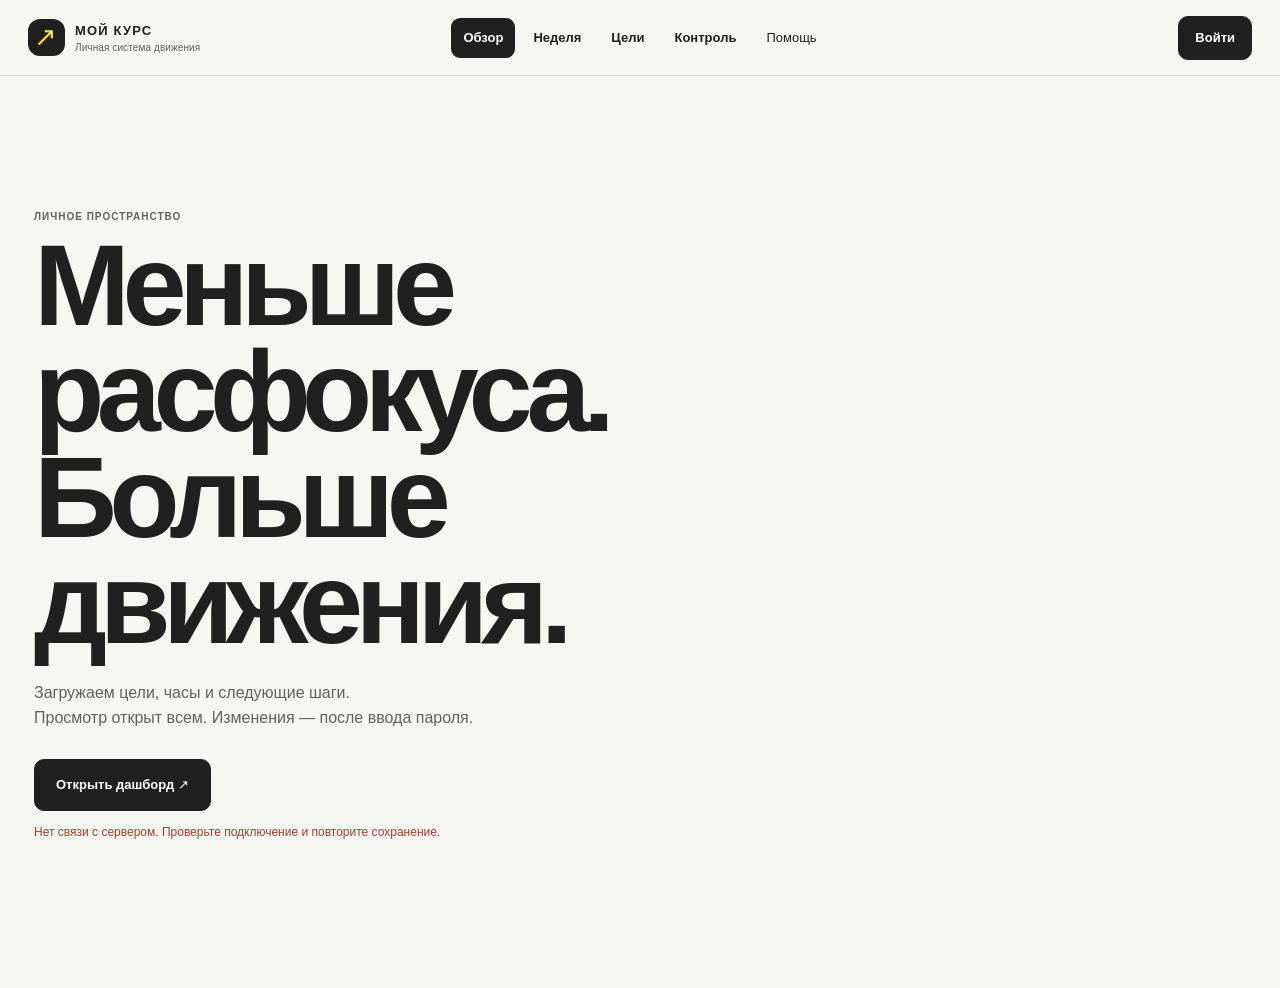
==== commit ac018c98: "feat: improve dashboard focus and preserve previous interface Co-Authored-By: Codex <noreply@openai." ====
--- a/index.html
+++ b/index.html
@@ -2,12 +2,12 @@
 <html lang="ru">
 <head>
   <meta charset="utf-8"><meta name="viewport" content="width=device-width, initial-scale=1"><meta name="color-scheme" content="light">
-  <title>Мой курс — цели и неделя</title><link rel="stylesheet" href="styles.css"><script src="config.js" defer></script><script src="indicators.js" defer></script><script src="app.js" defer></script>
+  <title>Мой курс — цели и неделя</title><link rel="stylesheet" href="styles.css?v=20261015b"><script src="config.js" defer></script><script src="indicators.js?v=20261015b" defer></script><script src="app.js?v=20261015b" defer></script>
 </head>
 <body>
   <a href="#workspace" class="skip-link">К содержимому</a>
   <header class="site-header">
-    <a href="#overview" class="brand" aria-label="Мой курс, главная"><span class="brand-symbol" aria-hidden="true">/</span>МОЙ КУРС</a>
+    <a href="#overview" class="brand" aria-label="Мой курс, главная"><span class="brand-symbol" aria-hidden="true">↗</span><span>МОЙ КУРС<small>Личная система движения</small></span></a>
     <nav aria-label="Разделы дашборда"><a href="#overview">Обзор</a><a href="#time">Неделя</a><a href="#goals">Цели</a><a href="#checkpoints">Контроль</a><button id="openHelp" class="nav-help" type="button">Помощь</button></nav>
     <button id="authButton" class="button dark" type="button">Войти</button>
   </header>
@@ -19,37 +19,47 @@
   </section>
   <main id="workspace" hidden>
     <section id="overview" class="overview">
-      <div class="overview-heading"><div><p class="quiet-label" id="todayLabel"></p><h1>Главное —<br><span>в поле зрения.</span></h1></div><div class="overview-aside"><p id="saveStatus" role="status">Загрузка данных…</p><button id="addGoalTop" class="button dark" data-edit type="button">Добавить цель +</button><button id="addReviewTop" class="text-button" data-edit type="button">Записать решение ↗</button></div></div>
-      <div class="summary-line"><div><strong id="activeCount">—</strong><span>целей в работе</span></div><div><strong id="plannedSummary">—</strong><span>часов запланировано</span></div><div><strong id="doneCount">—</strong><span>контрольных точек выполнено</span></div><div><strong id="lastReview">—</strong><span>последняя корректировка</span></div></div>
-      <div class="focus-line"><span class="quiet-label">БЛИЖАЙШИЙ ШАГ</span><div><strong id="focusTitle"></strong><p id="focusText"></p></div><a href="#checkpoints" class="round-link" aria-label="К контрольным точкам">↗</a></div>
-      <p id="readOnlyNote" class="mode-note" hidden>Режим просмотра. Для изменения полей нажмите «Редактировать» и введите пароль.</p>
+      <div class="overview-heading">
+        <div><p class="quiet-label" id="todayLabel"></p><h1>Ваш курс. <span>Каждый день.</span></h1><p class="overview-intro">Видеть главное. Действовать. Отмечать результат.</p></div>
+        <div class="overview-aside"><div class="sync-status"><span class="sync-dot" aria-hidden="true"></span><span id="saveStatus" role="status">Загрузка данных…</span></div><div class="sync-tools"><span id="updatedAt"></span><button id="refreshButton" type="button" class="text-button" title="Получить последние изменения с сервера">↻ Обновить</button></div></div>
+      </div>
+      <div class="command-grid">
+        <article class="week-pulse"><div class="panel-heading"><p class="quiet-label">ДВИЖЕНИЕ НЕДЕЛИ</p><a href="#time" class="panel-link">К расписанию ↗</a></div><div class="pulse-body"><div id="weekProgress" class="week-progress"></div><div><div class="pulse-hours"><strong id="weekFact">—</strong><span> / <span id="weekPlanTotal">—</span> ч</span></div><p>факт / план недели</p><span class="recorded-pill">Отмечено <strong id="recordedCount">—</strong> блоков</span></div></div><div id="weekDayStrip" class="week-day-strip" aria-label="Дни выбранной недели"></div></article>
+        <article class="today-panel"><div class="panel-heading"><div><p class="quiet-label">ФОКУС СЕГОДНЯ</p><h2>Один блок за другим.</h2></div><a href="#time" class="round-link" aria-label="Открыть расписание">↗</a></div><p id="todaySummary" class="panel-description"></p><div id="todaySlots" class="today-slots"></div></article>
+      </div>
+      <div class="summary-line"><div><strong id="activeCount">—</strong><span>целей в работе</span></div><div><strong id="plannedSummary">—</strong><span>часов в плане недели</span></div><div><strong id="doneCount">—</strong><span>точек выполнено</span></div><div><strong id="lastReview">—</strong><span>последняя корректировка</span></div></div>
+      <div class="next-grid"><article class="attention-panel"><div class="panel-heading"><h2>Требует внимания <span id="attentionCount" class="count-badge">—</span></h2><button id="openHelpInline" class="text-button" type="button">О цветах ⓘ</button></div><div id="attentionList" class="attention-list"></div></article><article class="focus-line"><span class="quiet-label">БЛИЖАЙШАЯ КОНТРОЛЬНАЯ ТОЧКА</span><div><strong id="focusTitle"></strong><p id="focusText"></p></div><a href="#checkpoints" class="text-button">Все контрольные точки ↗</a></article></div>
+      <div class="overview-actions"><button id="addGoalTop" class="button dark" data-edit type="button">Добавить цель +</button><button id="addReviewTop" class="button outline" data-edit type="button">Записать решение ↗</button><p id="readOnlyNote" class="mode-note" hidden>Просмотр открыт. Чтобы вносить факты, нажмите «Редактировать».</p></div>
     </section>
     <section id="time" class="section week-section">
-      <div class="section-head"><div><h2>Недельная загрузка.</h2><p>Сколько внимания получает каждая цель — по дням, плану и факту.</p></div><button id="addSlot" class="button outline" data-edit type="button">Добавить блок +</button></div>
-      <div class="week-toolbar"><div class="week-switcher"><button id="previousWeek" class="icon-button" data-edit aria-label="Предыдущая неделя">←</button><div><label for="weekStart">Неделя</label><input id="weekStart" type="date" data-edit></div><button id="nextWeek" class="icon-button" data-edit aria-label="Следующая неделя">→</button></div><button id="editCapacity" class="capacity-button" data-edit type="button">Бюджет: <strong id="capacityLabel">25 ч</strong> ↗</button></div>
+      <div class="section-head"><div><h2>Ваша неделя.</h2><p>Сколько внимания получает каждая цель — по дням, плану и факту.</p></div><button id="addSlot" class="button outline" data-edit type="button">Добавить блок +</button></div>
+      <div class="week-toolbar"><div class="week-switcher"><button id="previousWeek" class="icon-button" type="button" aria-label="Предыдущая неделя">←</button><div><label for="weekStart">Начало недели</label><input id="weekStart" type="date"></div><button id="nextWeek" class="icon-button" type="button" aria-label="Следующая неделя">→</button><button id="currentWeek" class="button outline" type="button">Текущая</button></div><button id="editCapacity" class="capacity-button" data-edit type="button">Бюджет: <strong id="capacityLabel">25 ч</strong> ↗</button></div>
+      <div class="week-context"><div><strong id="weekRange"></strong><p id="weekContext"></p></div><button id="createWeek" class="button dark" data-edit type="button" hidden>Создать план недели +</button></div>
+      <div class="inline-legend" aria-label="Цвета расписания"><span><i class="legend-dot complete"></i>Выполнено</span><span><i class="legend-dot progress"></i>В процессе</span><span><i class="legend-dot missing"></i>Нет отметки</span><span><i class="legend-dot behind"></i>Не выполнено</span><span><i class="legend-dot neutral"></i>Впереди</span></div>
       <div class="load-overview"><div class="load-number"><strong id="loadHours">—</strong><span id="loadDescription"></span></div><div class="load-visual"><div id="loadSegments" class="load-segments" aria-label="Распределение времени по целям"></div><div class="load-legend"><span id="freeHours"></span><span id="actualSummary"></span></div></div></div>
       <div id="goalLoad" class="goal-load" aria-label="Загрузка недели по целям"></div>
       <details class="daily-details"><summary>Расписание по дням <span aria-hidden="true">↓</span></summary><div id="weekPlan" class="week-plan"></div></details>
       <p class="section-note">Блоки и факт сохраняются отдельно для каждой недели. Семейное и утреннее личное время обсуждались вне рабочего бюджета.</p>
     </section>
     <section id="goals" class="section">
-      <div class="section-head"><div><h2>Цели с понятным следующим шагом.</h2><p>Меняйте показатели, сроки и фокус по мере появления фактов.</p></div><button id="addGoal" class="button outline" data-edit type="button">Новая цель +</button></div>
-      <div class="filters"><label>Направление<select id="areaFilter"><option value="all">Все направления</option></select></label><label>Статус<select id="statusFilter"><option value="all">Все статусы</option><option value="active">В работе</option><option value="draft">Уточнить</option><option value="paused">Пауза</option><option value="done">Достигнута</option></select></label></div>
+      <div class="section-head"><div><h2>Цели и результаты.</h2><p>Меняйте показатели, сроки и фокус по мере появления фактов.</p></div><button id="addGoal" class="button outline" data-edit type="button">Новая цель +</button></div>
+      <div class="filters"><label class="search-field">Поиск по целям<input id="goalSearch" type="search" placeholder="Название, направление или результат" autocomplete="off"></label><label>Направление<select id="areaFilter"><option value="all">Все направления</option></select></label><label>Статус<select id="statusFilter"><option value="all">Все статусы</option><option value="active">В работе</option><option value="draft">Уточнить</option><option value="paused">Пауза</option><option value="done">Достигнута</option></select></label></div>
       <div id="goalGrid" class="goal-grid"></div>
     </section>
-    <section id="checkpoints" class="section"><div class="section-head"><div><h2>Точки проверки.</h2><p>Отмечайте результат, когда есть факт, который его подтверждает.</p></div><button id="addCheckpoint" class="button outline" data-edit type="button">Добавить точку +</button></div><div id="checkpointList" class="checkpoint-list"></div></section>
-    <section id="reviews" class="section"><div class="section-head"><div><h2>Что меняем дальше.</h2><p>Факт → решение → следующая проверка.</p></div><button id="addReview" class="button outline" data-edit type="button">Записать решение +</button></div><div id="reviewList" class="review-list"></div></section>
-    <footer><div><span class="brand footer-brand">МОЙ КУРС</span><p>Ваши данные сохраняются на сервере после успешного входа.</p></div><div class="footer-actions"><button id="exportButton" class="text-button" type="button">Скачать копию JSON ↗</button><label class="text-button file-button">Импортировать копию<input id="importInput" type="file" accept="application/json,.json" data-edit hidden></label></div></footer>
+    <section id="checkpoints" class="section"><div class="section-head"><div><h2>Контрольные точки.</h2><p>Отмечайте результат, когда есть факт, который его подтверждает.</p></div><button id="addCheckpoint" class="button outline" data-edit type="button">Добавить точку +</button></div><div id="checkpointList" class="checkpoint-list"></div></section>
+    <section id="reviews" class="section"><div class="section-head"><div><h2>Решения и корректировки.</h2><p>Факт → решение → следующая проверка.</p></div><button id="addReview" class="button outline" data-edit type="button">Записать решение +</button></div><div id="reviewList" class="review-list"></div></section>
+    <footer><div><span class="brand footer-brand">МОЙ КУРС</span><p>План доступен на всех устройствах. Изменения сохраняются после входа.</p></div><div class="footer-actions"><a class="text-button" href="https://smit1980.github.io/moy-kurs-dashboard/versions/2026-10-15/">Предыдущая версия ↗</a><button id="exportButton" class="text-button" type="button">Скачать копию JSON ↗</button><label class="text-button file-button">Импортировать копию<input id="importInput" type="file" accept="application/json,.json" data-edit hidden></label></div></footer>
   </main>
   <dialog id="loginDialog" class="editor login-dialog"><form id="loginForm"><div class="dialog-head"><div><p class="quiet-label">ДОСТУП К ПЛАНУ</p><h2>Открыть редактирование.</h2></div><button type="button" class="close" data-close="loginDialog" aria-label="Закрыть">×</button></div><p>Введите пароль, чтобы сохранять изменения с любого своего устройства.</p><label class="field">Пароль<input id="loginPassword" name="password" type="password" autocomplete="current-password" required></label><p id="loginError" class="inline-error" role="alert" hidden></p><div class="dialog-actions"><button id="loginSubmit" type="submit" class="button dark">Войти и редактировать ↗</button></div></form></dialog>
   <dialog id="goalDialog" class="editor"><form id="goalForm" method="dialog"><div class="dialog-head"><div><p class="eyebrow">ЦЕЛЬ / ПРОЕКТ</p><h2 id="goalDialogTitle">Новая цель</h2></div><button type="button" class="close" data-close="goalDialog" aria-label="Закрыть">×</button></div><input type="hidden" name="id"><div class="field-grid"><label class="full">Название<input name="title" required maxlength="140" placeholder="Например, запустить предложение клуба"></label><label>Направление<input name="area" required maxlength="60" placeholder="Клуб"></label><label>Статус<select name="status"><option value="draft">Уточнить</option><option value="active">В работе</option><option value="paused">Пауза</option><option value="done">Достигнута</option></select></label><label>Целевое значение<input name="target" type="number" min="0" step="any" placeholder="Если есть измеримая цель"></label><label>Текущее значение<input name="current" type="number" min="0" step="any" placeholder="Если подтверждено"></label><label>Единица измерения<input name="unit" maxlength="24" placeholder="USD, подписчики, часы"></label><label>Срок<input name="deadline" type="date"></label><label>Часов в неделю<input name="weeklyHours" type="number" min="0" step="0.5" placeholder="Ориентир, если известен"></label><label class="full">Что означает результат<textarea name="outcome" rows="3" maxlength="1000" placeholder="Конкретный ожидаемый итог"></textarea></label><label class="full">Основание / что уточнить<textarea name="note" rows="3" maxlength="1000" placeholder="Источник данных, допущения и вопросы"></textarea></label></div><p class="form-error inline-error" role="alert" hidden></p><div class="dialog-actions"><button type="button" class="button outline" data-close="goalDialog">Отмена</button><button type="submit" class="button dark">Сохранить цель</button></div></form></dialog>
 
   <dialog id="checkpointDialog" class="editor"><form id="checkpointForm" method="dialog"><div class="dialog-head"><div><p class="eyebrow">КОНТРОЛЬНАЯ ТОЧКА</p><h2>Добавить проверку</h2></div><button type="button" class="close" data-close="checkpointDialog" aria-label="Закрыть">×</button></div><div class="field-grid"><label class="full">К какой цели относится<select name="goalId" required></select></label><label class="full">Что должно быть готово<input name="title" required maxlength="160" placeholder="Проверить результат, а не просто действие"></label><label>Срок<input name="due" type="date"></label><label>Критерий готовности<input name="criterion" maxlength="160" placeholder="Как поймём, что выполнено"></label></div><p class="form-error inline-error" role="alert" hidden></p><div class="dialog-actions"><button id="deleteCheckpoint" data-edit type="button" class="button danger" hidden>Удалить</button><button type="button" class="button outline" data-close="checkpointDialog">Отмена</button><button type="submit" class="button dark">Сохранить точку</button></div></form></dialog>
 
-  <dialog id="slotDialog" class="editor"><form id="slotForm" method="dialog"><div class="dialog-head"><div><p class="eyebrow">ПЛАН НЕДЕЛИ</p><h2 id="slotDialogTitle">Добавить блок</h2></div><button type="button" class="close" data-close="slotDialog" aria-label="Закрыть">×</button></div><div class="field-grid"><label>День<select name="day" required><option value="mon">Понедельник</option><option value="tue">Вторник</option><option value="wed">Среда</option><option value="thu">Четверг</option><option value="fri">Пятница</option></select></label><label>Цель<select name="goalId" required></select></label><label class="full">Что делаю<input name="title" required maxlength="160" placeholder="Один понятный фокус блока"></label><label>План, часов<input name="hours" type="number" min="0.25" step="0.25" max="24" required></label><label class="actual-field">Факт, часов<input name="actualHours" type="number" min="0" step="0.25" max="24" placeholder="Пока не внесён"><input name="actualHoursRange" class="hours-slider" type="range" min="0" step="0.25" max="24" value="0" aria-label="Факт, часов, ползунок"><small id="actualHoursHint">Нет отметки: введите 0, если факт равен нулю.</small></label></div><p class="form-error inline-error" role="alert" hidden></p><div class="dialog-actions"><button id="deleteSlot" data-edit type="button" class="button danger" hidden>Удалить</button><button type="button" class="button outline" data-close="slotDialog">Отмена</button><button type="submit" class="button dark">Сохранить блок</button></div></form></dialog>
+  <dialog id="slotDialog" class="editor"><form id="slotForm" method="dialog"><div class="dialog-head"><div><p class="eyebrow">ПЛАН НЕДЕЛИ</p><h2 id="slotDialogTitle">Добавить блок</h2></div><button type="button" class="close" data-close="slotDialog" aria-label="Закрыть">×</button></div><div class="field-grid"><label>День<select name="day" required><option value="mon">Понедельник</option><option value="tue">Вторник</option><option value="wed">Среда</option><option value="thu">Четверг</option><option value="fri">Пятница</option></select></label><label>Цель<select name="goalId" required></select></label><label class="full">Что делаю<input name="title" required maxlength="160" placeholder="Один понятный фокус блока"></label><label>План, часов<input name="hours" type="number" min="0.25" step="0.25" max="24" required></label><div class="actual-field"><label for="actualHours">Факт, часов</label><input id="actualHours" aria-describedby="actualHoursHint" name="actualHours" type="number" min="0" step="0.25" max="24" placeholder="Пока не внесён"><input name="actualHoursRange" class="hours-slider" type="range" min="0" step="0.25" max="24" value="0" aria-label="Факт, часов, ползунок"><small id="actualHoursHint">Нет отметки: введите 0, если факт равен нулю.</small></div></div><div class="actual-preview"><div id="actualDial"></div><p id="actualPreview" aria-live="polite"></p></div><div class="actual-shortcuts" aria-label="Быстрый ввод факта"><button id="actualZero" type="button" class="button outline" data-edit>0 часов</button><button id="actualPlanned" type="button" class="button outline" data-edit>По плану</button><button id="actualClear" type="button" class="text-button" data-edit>Убрать отметку</button></div><p class="form-error inline-error" role="alert" hidden></p><div class="dialog-actions"><button id="deleteSlot" data-edit type="button" class="button danger" hidden>Удалить</button><button type="button" class="button outline" data-close="slotDialog">Отмена</button><button type="submit" class="button dark">Сохранить блок</button></div></form></dialog>
 
   <dialog id="reviewDialog" class="editor"><form id="reviewForm" method="dialog"><div class="dialog-head"><div><p class="eyebrow">КОРРЕКТИРОВКА</p><h2>Записать решение</h2></div><button type="button" class="close" data-close="reviewDialog" aria-label="Закрыть">×</button></div><div class="field-grid"><label class="full">Цель<select name="goalId" required></select></label><label class="full">Факт или наблюдение<textarea name="observation" rows="3" required maxlength="1000" placeholder="Что произошло на самом деле?"></textarea></label><label class="full">Решение и следующий шаг<textarea name="decision" rows="3" required maxlength="1000" placeholder="Что меняем или продолжаем?"></textarea></label><label>Выполнено из недельного плана, %<input name="planCompletion" type="number" min="0" max="100" step="1" placeholder="Необязательно"></label><label>Дата следующей проверки<input name="nextReview" type="date"></label></div><p class="form-error inline-error" role="alert" hidden></p><div class="dialog-actions"><button type="button" class="button outline" data-close="reviewDialog">Отмена</button><button type="submit" class="button dark">Сохранить запись</button></div></form></dialog>
   <dialog id="capacityDialog" class="editor compact"><form id="capacityForm"><div class="dialog-head"><h2>Рабочий бюджет</h2><button type="button" class="close" data-close="capacityDialog" aria-label="Закрыть">×</button></div><label class="field">Доступно рабочих часов на эту неделю<input name="capacity" type="number" min="1" max="168" step="0.5" required></label><p class="form-error inline-error" role="alert" hidden></p><div class="dialog-actions"><button type="submit" class="button dark">Сохранить</button></div></form></dialog>
-  <dialog id="helpDialog" class="editor help-dialog"><div class="dialog-head"><div><p class="eyebrow">КАК ЧИТАТЬ ИНДИКАТОРЫ</p><h2>Факт, план и результат.</h2></div><button type="button" class="close" data-close="helpDialog" aria-label="Закрыть">×</button></div><div class="help-content"><p>Индикаторы считают дату по Москве. Цвет всегда сопровождается знаком и текстом, поэтому смысл не зависит только от цвета.</p><dl class="indicator-legend"><div><dt><span class="status-indicator status-neutral">○</span> Ожидает факта</dt><dd>Сегодня или будущая дата без внесённого факта.</dd></div><div><dt><span class="status-indicator status-progress">◐</span> В процессе</dt><dd>Есть факт, но пока меньше запланированных часов.</dd></div><div><dt><span class="status-indicator status-missing">!</span> Нет отметки</dt><dd>Дата уже прошла, а факт не внесён. Введите <strong>0</strong>, если работы не было.</dd></div><div><dt><span class="status-indicator status-behind">×</span> План не выполнен</dt><dd>Дата прошла, факт меньше плана.</dd></div><div><dt><span class="status-indicator status-complete">✓</span> План выполнен</dt><dd>Факт равен плану или больше. Лишние часы показаны отдельно.</dd></div></dl><p><strong>Пример:</strong> план 2 ч, факт 0 ч после даты — «План не выполнен»; факт 1,5 ч сегодня — «В процессе»; факт 2,5 ч — «План выполнен» и «+0,5 ч сверх плана».</p><p><strong>Смешанный день:</strong> красный имеет приоритет, рядом сохраняется число пропусков. Зелёный день появляется, только когда все его блоки выполнены; день с разными статусами показывает состав статусов.</p><h3>Часы и результат цели</h3><p>Кольцо у блока показывает фактические часы относительно плана. Кольцо цели показывает результат по целевому показателю или по контрольным точкам, если числовой цели нет. Часы сами по себе не доказывают достижение результата. У цели без внесённого показателя кольцо показывает «—» и подпись «Нет факта». Просроченная цель с известным недовыполнением красная; без факта — оранжевая. Точка с прошедшим сроком без отметки оранжевая, а выполненная — зелёная.</p><h3>Как внести факт</h3><p>Нажмите блок в расписании или его кольцо. После входа откроется форма: число и ползунок синхронизированы, поддерживают дробные значения и 0. В режиме просмотра доступны подсказки и эта справка.</p></div></dialog>
+  <dialog id="helpDialog" class="editor help-dialog"><div class="dialog-head"><div><p class="eyebrow">КАК ЧИТАТЬ ИНДИКАТОРЫ</p><h2>Факт, план и результат.</h2></div><button type="button" class="close" data-close="helpDialog" aria-label="Закрыть">×</button></div><div class="help-content"><p>Индикаторы считают дату по Москве. Цвет всегда сопровождается знаком и текстом, поэтому смысл не зависит только от цвета.</p><dl class="indicator-legend"><div><dt><span class="status-indicator status-neutral">○</span> Ожидает факта</dt><dd>Сегодня или будущая дата без внесённого факта.</dd></div><div><dt><span class="status-indicator status-progress">◐</span> В процессе</dt><dd>Есть факт, но пока меньше запланированных часов.</dd></div><div><dt><span class="status-indicator status-missing">!</span> Нет отметки</dt><dd>Дата уже прошла, а факт не внесён. Введите <strong>0</strong>, если работы не было.</dd></div><div><dt><span class="status-indicator status-behind">×</span> План не выполнен</dt><dd>Дата прошла, факт меньше плана.</dd></div><div><dt><span class="status-indicator status-complete">✓</span> План выполнен</dt><dd>Факт равен плану или больше. Лишние часы показаны отдельно.</dd></div></dl><p><strong>Пример:</strong> план 2 ч, факт 0 ч после даты — «План не выполнен»; факт 1,5 ч сегодня — «В процессе»; факт 2,5 ч — «План выполнен» и «+0,5 ч сверх плана».</p><p><strong>Смешанный день:</strong> красный имеет приоритет, рядом сохраняется число пропусков. Зелёный день появляется, только когда все его блоки выполнены; день с разными статусами показывает состав статусов.</p><h3>Часы и результат цели</h3><p>Кольцо у блока показывает фактические часы относительно плана. Кольцо цели показывает результат по целевому показателю или по контрольным точкам, если числовой цели нет. Часы сами по себе не доказывают достижение результата. У цели без внесённого показателя кольцо показывает «—» и подпись «Нет факта». Просроченная цель с известным недовыполнением красная; без факта — оранжевая. Точка с прошедшим сроком без отметки оранжевая, а выполненная — зелёная.</p><h3>Как внести факт</h3><p>Нажмите блок в расписании или его кольцо. После входа откроется форма: число и ползунок синхронизированы, поддерживают дробные значения и 0. Без входа можно открывать дни и блоки для просмотра. Для изменения нажмите «Редактировать». Кнопки «0 часов», «По плану» и «Убрать отметку» заполняют поле; факт сохранится только после нажатия «Сохранить блок».</p><h3>Просмотр недель и обновление</h3><p>Стрелки и дата переключают только ваш экран. Несохранённая неделя остаётся пустой, пока вы явно не создадите её после входа. При создании копируются плановые блоки, а фактические часы очищаются. «Текущая» возвращает к этой календарной неделе. Кнопка «Обновить» получает изменения с других устройств; завершите или закройте открытую форму перед обновлением.</p><h3>Предыдущая версия</h3><p>Ссылка внизу открывает сохранённый прежний интерфейс. Он работает с тем же актуальным планом. Резервная копия данных до обновления сохранена отдельно локально.</p></div></dialog>
+  <dialog id="detailDialog" class="editor compact" aria-label="Просмотр подробностей"></dialog>
   <div id="toast" role="status" aria-live="polite"></div>
 </body></html>
--- a/styles.css
+++ b/styles.css
@@ -52,3 +52,307 @@
 .day-heading{display:flex;align-items:center;justify-content:space-between;gap:8px}.day-heading .status-indicator{width:18px;height:18px;font-size:10px}.slot{display:grid;grid-template-columns:38px 20px minmax(0,1fr);column-gap:9px;align-items:center;text-align:left}.slot .hours-ring{grid-row:1/4}.slot strong,.slot span,.slot .slot-status{grid-column:3}.slot .slot-status{margin-top:3px;font-size:10px;font-weight:800}.goal-load-day{position:relative}.goal-load-day .status-indicator{position:absolute;top:3px;right:3px;width:16px;height:16px;font-size:9px}.goal-load-total{position:relative;padding-left:28px}.goal-load-total>.status-indicator{position:absolute;top:2px;left:0}.checkpoint-right{display:grid;justify-items:end;gap:4px}.checkpoint-right>.status-indicator{margin-left:auto}.checkpoint-right small{font-size:10px}.checkpoint-overdue{border-left:3px solid #d77d00;padding-left:12px}
 .actual-field{position:relative}.hours-slider{padding:0;border:0;accent-color:var(--ink)}.actual-field small{min-height:18px;color:var(--muted);font-size:10px;letter-spacing:0;line-height:1.4}.help-dialog{padding:clamp(19px,4vw,34px)}.help-content{font-size:14px;line-height:1.55}.help-content h3{margin:26px 0 8px;font-size:20px}.indicator-legend{display:grid;grid-template-columns:repeat(2,minmax(0,1fr));gap:12px;margin:20px 0}.indicator-legend>div{padding:12px;border:1px solid var(--line)}.indicator-legend dt{display:flex;align-items:center;gap:8px;font-weight:800}.indicator-legend dd{margin:8px 0 0;color:var(--muted);font-size:12px;line-height:1.45}
 @media(max-width:600px){.indicator-legend{grid-template-columns:1fr}.slot{grid-template-columns:34px 20px minmax(0,1fr)}.hours-ring{width:34px;height:34px}.hours-ring>span{width:25px;height:25px;font-size:8px}.goal-ring{width:40px;height:40px}.goal-ring>span{width:30px;height:30px;font-size:9px}.nav-help{font-size:13px}}
+
+/* Dashboard v2: daily focus and readable interactive surfaces. */
+:root {
+  --paper: #f6f6f3;
+  --ink: #202020;
+  --muted: #62625d;
+  --line: #deded7;
+  --wash: #edede7;
+  --yellow: #f2de38;
+  --yellow-deep: #ddca23;
+  font-family: "Segoe UI", Arial, sans-serif;
+}
+html { scroll-padding-top: 100px; }
+body { background: var(--paper); }
+.site-header { position: sticky; top: 0; z-index: 5; max-width: none; min-height: 76px; padding-inline: max(28px, calc((100vw - 1304px) / 2)); background: #f6f6f3f5; backdrop-filter: blur(14px); }
+.brand { font-size: 13px; letter-spacing: .09em; gap: 10px; }
+.brand-symbol { display: grid; place-items: center; width: 37px; height: 37px; background: var(--ink); color: var(--yellow); border-radius: 12px; font: 700 27px/1 "Segoe UI", sans-serif; }
+.brand small { display: block; margin-top: 4px; font-size: 10px; font-weight: 400; letter-spacing: .01em; color: var(--muted); }
+.site-header nav { gap: 6px; }
+.site-header nav a, .nav-help { min-height: 40px; padding: 10px 12px; border-radius: 9px; font-size: 13px; text-decoration: none; }
+.site-header nav a:hover, .nav-help:hover { background: var(--wash); text-decoration: none; }
+.site-header nav a[aria-current] { background: var(--ink); color: white; }
+.button, .icon-button, .capacity-button { min-height: 44px; padding: 11px 16px; border: 1px solid #c8cec0; border-radius: 10px; font-size: 13px; font-weight: 600; letter-spacing: 0; }
+.button.dark { background: var(--ink); color: #fff; border-color: var(--ink); }
+.button.dark:hover { background: #3d4935; border-color: #3d4935; }
+.button.outline { background: #ffffffb0; }
+.button.outline:hover, .icon-button:hover, .capacity-button:hover { background: var(--wash); color: var(--ink); border-color: #8c9981; }
+.text-button { font-size: 12px; font-weight: 600; }
+button:disabled { opacity: .56; }
+button:focus-visible, a:focus-visible, input:focus-visible, select:focus-visible, textarea:focus-visible, summary:focus-visible { outline: 3px solid #566d23; outline-offset: 3px; }
+main { max-width: 1360px; padding: 0 28px 28px; }
+.overview { padding: 34px 0 32px; border-bottom: 0; }
+.overview-heading { align-items: center; gap: 24px; margin-bottom: 26px; }
+.quiet-label, .eyebrow { font-size: 10px; font-weight: 700; letter-spacing: .1em; margin-bottom: 10px; }
+.overview h1 { font-family: "Segoe UI", Arial, sans-serif; font-size: clamp(28px, 3vw, 42px); line-height: 1.18; letter-spacing: -.045em; font-weight: 650; }
+.overview h1 span { font-weight: 400; color: var(--muted); }
+.overview-intro { color: var(--muted); font-size: 13px; margin: 9px 0 0; }
+.overview-aside { width: auto; display: flex; flex-direction: column; align-items: flex-end; gap: 3px; padding: 0; }
+.sync-status { display: flex; align-items: center; gap: 7px; }
+.sync-dot { width: 6px; height: 6px; border-radius: 50%; background: #668144; }
+#saveStatus { font-size: 12px; }
+.sync-tools { display: flex; align-items: center; gap: 12px; }
+#updatedAt { color: var(--muted); font-size: 10px; }
+.command-grid { display: grid; grid-template-columns: 1fr 1.18fr; gap: 18px; }
+.week-pulse, .today-panel, .attention-panel, .focus-line { border-radius: 20px; border: 1px solid var(--line); padding: 22px 24px; }
+.week-pulse { background: #242424; color: #fafaf4; border-color: #242424; position: relative; overflow: hidden; }
+.week-pulse::after { display: none; content: ''; position: absolute; top: -70px; right: -65px; width: 230px; height: 230px; border: 1px solid #f2de3815; border-radius: 50%; pointer-events: none; }
+.panel-heading { display: flex; align-items: center; justify-content: space-between; gap: 12px; }
+.panel-heading .quiet-label { margin: 0; }
+.week-pulse .quiet-label { color: #d0d0c4; }
+.panel-link { font-size: 11px; text-decoration: none; color: #ededdf; }
+.panel-link:hover { text-decoration: underline; }
+.pulse-body { display: flex; gap: 26px; align-items: center; padding: 21px 0 19px; }
+.pulse-body p { margin: 5px 0 12px; font-size: 12px; color: #c6c6b8; }
+.pulse-hours { display: flex; align-items: baseline; gap: 5px; }
+.pulse-hours>strong { font-size: 43px; line-height: 1; letter-spacing: -.05em; font-weight: 600; font-variant-numeric: tabular-nums; }
+.pulse-hours>span { font-size: 19px; color: #cbcbba; }
+.recorded-pill { display: inline-block; padding: 5px 9px; border-radius: 6px; background: #ffffff0b; color: #ebebdc; font-size: 11px; }
+.week-progress .hours-ring, .week-progress .goal-ring { width: 112px; height: 112px; background: conic-gradient(var(--yellow) var(--progress), #53534b 0); box-shadow: 0 0 0 7px #ffffff04; }
+.week-progress .hours-ring>span, .week-progress .goal-ring>span { width: 94px; height: 94px; background: #242424; color: #fafaf4; font-size: 24px; font-weight: 600; }
+.week-day-strip { display: grid; grid-template-columns: repeat(5,minmax(0,1fr)); gap: 6px; border-top: 1px solid #ffffff1a; padding-top: 13px; }
+.week-day-strip button { display: flex; flex-direction: column; gap: 5px; align-items: center; min-width: 0; min-height: 48px; border: 1px solid transparent; border-radius: 9px; padding: 6px 2px; background: #ffffff08; color: #ededdc; font-size: 11px; }
+.week-day-strip button:hover { border-color: #b3b291; background: #ffffff12; }
+.week-day-strip button small { font-size: 9px; color: #cbcbba; }
+.week-day-strip button strong { font-weight: 600; }
+.today-panel { background: #fff; }
+.today-panel h2 { margin: 7px 0 0; font-size: 23px; font-weight: 600; letter-spacing: -.035em; }
+.round-link { border-radius: 12px; background: var(--wash); width: 40px; height: 40px; font-size: 21px; }
+.panel-description { font-size: 12px; color: var(--muted); margin: 13px 0; }
+.today-slots { display: grid; gap: 8px; }
+.today-slots>button, .attention-list>button { width: 100%; text-align: left; border: 1px solid var(--line); border-radius: 12px; background: #fafbf7; padding: 12px; color: var(--ink); display: flex; align-items: center; gap: 12px; }
+.today-slots>button:hover, .attention-list>button:hover { background: #f0f5e6; border-color: #adb99d; }
+.today-slots strong, .attention-list strong { font-size: 13px; line-height: 1.35; }
+.today-slots small, .attention-list small { display: block; font-size: 11px; color: var(--muted); margin-top: 4px; line-height: 1.4; }
+.today-slots .empty, .attention-list .empty { border: 0; margin: 0; padding: 16px 4px; text-align: left; line-height: 1.5; }
+.summary-line { margin-top: 16px; border: 1px solid var(--line); border-radius: 14px; background: #ffffff70; }
+.summary-line>div, .summary-line>div+div { display: flex; gap: 12px; align-items: center; min-height: 70px; padding: 14px 20px; }
+.summary-line strong { font: 600 27px/1.1 "Segoe UI", Arial, sans-serif; letter-spacing: -.04em; font-variant-numeric: tabular-nums; }
+.summary-line span { margin: 0; max-width: 125px; font-size: 11px; }
+#lastReview { font-size: 17px; max-width: 110px; }
+.next-grid { display: grid; grid-template-columns: 1.18fr 1fr; gap: 18px; margin-top: 18px; }
+.attention-panel, .focus-line { background: #fff; padding: 19px 22px; }
+.attention-panel h2 { display: flex; align-items: center; gap: 9px; margin: 0; font-size: 16px; font-weight: 600; }
+.count-badge { display: inline-grid; place-items: center; min-width: 25px; height: 25px; background: #fff0d8; color: #8f4b00; border-radius: 8px; font-size: 12px; }
+.attention-list { display: grid; gap: 6px; margin-top: 9px; }
+.attention-list>button { padding: 8px 10px; background: transparent; border-color: transparent; }
+.attention-list>p { margin: 0; font-size: 11px; color: var(--muted); }
+.focus-line { display: flex; flex-direction: column; align-items: flex-start; justify-content: center; gap: 13px; margin-top: 0; }
+.focus-line strong { font-size: 18px; font-weight: 600; line-height: 1.4; }
+.focus-line p { font-size: 12px; line-height: 1.5; }
+.focus-line .text-button { color: #51662d; }
+.overview-actions { display: flex; align-items: center; gap: 10px; margin-top: 18px; flex-wrap: wrap; }
+.mode-note { margin: 0 0 0 auto; max-width: 380px; font-size: 11px; color: var(--muted); }
+.section { padding: 35px 0; scroll-margin-top: 85px; border-bottom-color: var(--line); }
+.section-head { margin-bottom: 22px; }
+.section-head h2 { font: 600 clamp(26px,3vw,34px)/1.16 "Segoe UI", Arial, sans-serif; letter-spacing: -.04em; }
+.section-head p { margin-top: 8px; font-size: 13px; }
+.week-section { padding: 26px; border: 1px solid var(--line); border-radius: 22px; background: #ffffffc7; }
+.week-toolbar { padding: 14px 0; border-bottom: 0; }
+.week-switcher { align-items: flex-end; }
+.week-switcher input { border-color: var(--line); min-width: 165px; background: #fff; }
+.week-switcher label { font-size: 10px; }
+.week-context { display: flex; align-items: center; justify-content: space-between; gap: 14px; margin: 5px 0 16px; }
+#weekRange { font-size: 12px; }
+#weekContext { font-size: 11px; color: var(--muted); margin: 5px 0 0; }
+.inline-legend { display: flex; flex-wrap: wrap; align-items: center; gap: 13px; border-bottom: 1px solid var(--line); padding-bottom: 15px; }
+.inline-legend>span { display: flex; align-items: center; gap: 5px; font-size: 10px; color: var(--muted); }
+.legend-dot { display: inline-block; width: 7px; height: 7px; border-radius: 50%; background: #91988c; }
+.legend-dot.complete { background: #188047; }.legend-dot.progress { background: #12669a; }.legend-dot.missing { background: #d77d00; }.legend-dot.behind { background: #bd302b; }
+.load-overview { padding: 23px 0; grid-template-columns: minmax(150px,.36fr) 1fr; gap: 24px; }
+.load-number strong { font: 600 44px/1 "Segoe UI", Arial, sans-serif; letter-spacing: -.05em; }
+.load-number span { display: block; font-size: 11px; margin-top: 7px; }
+.load-segments { min-height: 12px; border-radius: 6px; }
+.load-segment, .load-gap { height: 12px; }
+.load-legend { font-size: 11px; }
+#actualSummary { max-width: 420px; text-align: right; }
+.goal-load-head, .goal-load-row { grid-template-columns: minmax(190px,1fr) minmax(250px,1.55fr) 165px; gap: 20px; }
+.goal-load-head { font-size: 10px; letter-spacing: .02em; }
+.goal-load-row { min-height: 85px; padding-block: 10px; }
+.goal-load-name>strong { font-size: 13px; font-weight: 600; }
+.goal-load-name>small { font-size: 10px; }
+.goal-color { border-radius: 50%; width: 7px; height: 7px; }
+.goal-load-days { gap: 7px; height: 48px; }
+.goal-load-day { border-radius: 8px; background: #f5f6f2; border-color: #e5e8df; transition: transform .15s ease, box-shadow .15s ease; }
+.goal-load-day:hover { transform: translateY(-2px); border-color: #6d7c60; box-shadow: 0 3px 8px #23351b14; }
+.goal-load-day strong { font-size: 14px; font-weight: 600; }
+.goal-load-day small { font-size: 9px; }
+.goal-load-day .status-indicator { top: 3px; right: 3px; width: 13px; height: 13px; font-size: 8px; }
+.goal-load-day.status-cell-neutral { color: #5c6555; background: #f1f3ec; border-color: #d6dccd; }
+.goal-load-day.status-cell-missing { background: #ffdfac; border-color: #edb76a; }
+.goal-load-day.status-cell-behind { background: #ffdad5; border-color: #e8a29a; }
+.goal-load-day.status-cell-complete { background: #daf0df; border-color: #97c9a5; }
+.goal-load-day.status-cell-progress { background: #dbedf9; border-color: #8ebcdc; }
+.goal-load-total>strong { font: 600 21px/1.1 "Segoe UI", Arial, sans-serif; letter-spacing: -.04em; }
+.goal-load-total>small { font-size: 10px; }
+.goal-load-total>.load-gap { height: auto; }
+.daily-details { margin-top: 18px; }
+.daily-details summary { padding: 17px 0; }
+.week-plan { gap: 8px; border: 0; }
+.day-column, .day-column:first-child, .day-column:nth-child(4) { border: 1px solid var(--line); border-top-width: 3px; border-radius: 12px; padding: 12px; background: #fcfcf9; }
+.day-column.day-status-missing { border-top-color: #d77d00; }.day-column.day-status-behind { border-top-color: #bd302b; }.day-column.day-status-complete { border-top-color: #188047; }.day-column.day-status-progress { border-top-color: #12669a; }
+.day-column h3 { font-size: 13px; }
+.day-total { font-size: 10px; }
+.slot { border-radius: 9px; background: #eef1e8; padding: 10px; border: 1px solid transparent; }
+.slot:hover { background: #e7efda; border-color: #c3d1b2; }
+.slot .hours-ring { grid-column: 1; }
+.slot .status-indicator { grid-column: 2; }
+.slot strong { font-weight: 600; line-height: 1.4; }
+.slot span { font-size: 10px; }
+.filters { align-items: end; gap: 12px; }
+.filters label { font-size: 11px; min-width: 175px; }
+.filters .search-field { flex: 1; }
+input, select, textarea { border: 1px solid #bbc4b1; border-radius: 9px; padding: 11px 12px; background: #fff; }
+.goal-grid { border: 0; gap: 16px; }
+.goal-card { border: 1px solid var(--line); border-radius: 16px; padding: 22px; background: #fff; min-height: 320px; transition: border-color .18s ease, box-shadow .18s ease; }
+.goal-card:hover { border-color: #a6b299; box-shadow: 0 7px 24px #202d1710; }
+.goal-card h3 { margin: 20px 0 12px; font: 600 23px/1.18 "Segoe UI", Arial, sans-serif; letter-spacing: -.035em; }
+.goal-outcome { font-size: 12px; min-height: 58px; }
+.area-chip, .badge { border-radius: 6px; padding: 6px 7px; font-size: 10px; font-weight: 600; }
+.area-chip { background: var(--wash); color: #4f6142; }
+.badge { background: #edf4df; }
+.status-done { background: #d6f0de; color: #126b3b; }.status-paused { background: #eceee8; }.status-draft { background: #fff0d5; color: #7e5515; }
+.goal-topline { gap: 7px; flex-wrap: wrap; }
+.goal-ring-button { margin-left: auto; }
+.goal-ring { width: 43px; height: 43px; }.goal-ring>span { width: 33px; height: 33px; background: #fff; font-weight: 600; }
+.metric strong { font: 600 33px/1.1 "Segoe UI", Arial, sans-serif; letter-spacing: -.04em; }
+.metric>small { font-size: 11px; }
+.progress-track { border-radius: 6px; height: 6px; }.progress-bar { border-radius: 6px; background: #a2bd62; }
+.goal-meta { font-size: 10px; margin-top: 12px; }
+.goal-actions { gap: 17px; }
+.goal-actions .text-button { font-size: 12px; }
+.checkpoint-list, .review-list { border: 1px solid var(--line); border-radius: 15px; overflow: hidden; background: #fff; }
+.checkpoint { padding: 18px 20px; margin: 0; }
+.checkpoint:last-child, .review-card:last-child { border-bottom: 0; }
+.checkpoint-overdue { border-left: 3px solid #d77d00; }
+.checkpoint-body strong { font-size: 14px; font-weight: 600; }
+.checkpoint-body span { font-size: 11px; }
+.checkpoint input { accent-color: #4b692c; }
+.review-card { padding: 20px; gap: 18px; }
+.review-content strong { font-weight: 600; }
+.empty { border-color: var(--line); line-height: 1.5; }
+footer { padding: 28px 0 0; align-items: center; }
+.footer-actions { flex-wrap: wrap; gap: 16px; }
+.footer-brand { font-size: 12px; }
+.editor { border: 1px solid #d1d8c8; border-radius: 20px; background: #f9faf5; box-shadow: 0 25px 80px #17200f38; }
+.editor::backdrop { background: #1923119c; backdrop-filter: blur(4px); }
+.dialog-head h2 { font: 600 clamp(24px,4vw,32px)/1.2 "Segoe UI", Arial, sans-serif; letter-spacing: -.04em; }
+.dialog-head { margin-bottom: 22px; }
+.close { border: 1px solid var(--line); border-radius: 10px; font-size: 25px; background: #fff; }
+.close:hover { background: var(--wash); }
+.field-grid label, .field { font-size: 12px; font-weight: 600; letter-spacing: 0; }
+.editor p { font-size: 13px; line-height: 1.6; }
+.hours-slider { accent-color: #617c34; }
+.actual-field small { font-size: 11px; }
+.actual-preview { display: flex; align-items: center; gap: 14px; margin-top: 17px; padding: 12px 16px; background: #edf2e4; border-radius: 12px; }
+.actual-preview p { margin: 0; }
+.actual-shortcuts { display: flex; align-items: center; gap: 8px; margin-top: 12px; flex-wrap: wrap; }
+.actual-preview .hours-ring { width: 52px; height: 52px; }.actual-preview .hours-ring>span { width: 40px; height: 40px; font-size: 12px; }
+.indicator-legend>div { border-radius: 12px; background: #fff; }
+.help-content h3 { font-size: 17px; }
+#toast { border-radius: 12px; max-width: min(480px,calc(100vw - 36px)); font-size: 13px; line-height: 1.5; box-shadow: 0 8px 30px #17200f30; }
+@media (max-width: 1050px) {
+  .site-header { padding-inline: 22px; gap: 10px; }
+  .site-header nav { gap: 2px; }.site-header nav a,.nav-help { padding-inline: 8px; }
+  .goal-load-head,.goal-load-row { grid-template-columns: minmax(150px,1fr) minmax(220px,1.5fr) 135px; gap: 13px; }
+  .summary-line>div,.summary-line>div+div { padding-inline: 14px; }
+  .pulse-body { gap: 18px; }.week-pulse,.today-panel { padding: 20px; }
+}
+@media (max-width: 900px) {
+  .site-header { grid-template-columns: 1fr auto; }
+  .site-header nav { order: 3; grid-column: 1/-1; padding-bottom: 7px; justify-content: center; }
+  .site-header { padding-top: 12px; }
+  html { scroll-padding-top: 130px; }
+  .overview-heading { flex-direction: row; align-items: flex-start; gap: 18px; }
+  .overview-aside { display: flex; align-items: flex-end; flex-shrink: 0; }
+  .overview-intro { max-width: 300px; line-height: 1.5; }
+  .command-grid { grid-template-columns: 1fr 1fr; gap: 12px; }
+  .week-progress .hours-ring,.week-progress .goal-ring { width: 88px; height: 88px; }
+  .week-progress .hours-ring>span,.week-progress .goal-ring>span { width: 74px; height: 74px; font-size: 20px; }
+  .pulse-hours>strong { font-size: 35px; }
+  .summary-line { grid-template-columns: repeat(4,1fr); }
+  .summary-line>div { flex-direction: column; align-items: flex-start; gap: 5px; }
+  .summary-line>div:nth-child(2) { border-right: 1px solid var(--line); }
+  .summary-line>div:nth-child(n+3) { border-top: 0; }
+  .summary-line span { font-size: 10px; }
+  .next-grid { gap: 12px; }
+  .goal-grid { grid-template-columns: repeat(2,minmax(0,1fr)); }
+  .week-plan { grid-template-columns: repeat(2,minmax(0,1fr)); }
+}
+@media (max-width: 700px) {
+  main { padding-inline: 16px; }
+  .site-header { padding-inline: 16px; }
+  .overview { padding-top: 24px; }
+  .overview-heading { flex-direction: column; gap: 10px; margin-bottom: 18px; }
+  .overview-aside { align-items: flex-start; flex-direction: row; flex-wrap: wrap; gap: 12px; }
+  .overview h1 { font-size: 32px; }
+  .overview-intro { max-width: none; }
+  .command-grid,.next-grid { grid-template-columns: 1fr; }
+  .week-pulse,.today-panel { padding: 20px; }
+  .pulse-body { padding: 20px 0; gap: 24px; }
+  .week-progress .hours-ring,.week-progress .goal-ring { width: 100px; height: 100px; }
+  .week-progress .hours-ring>span,.week-progress .goal-ring>span { width: 84px; height: 84px; }
+  .pulse-hours>strong { font-size: 43px; }
+  .summary-line { grid-template-columns: repeat(2,1fr); }
+  .summary-line>div,.summary-line>div+div { flex-direction: row; align-items: center; gap: 10px; min-height: 64px; padding: 12px 16px; }
+  .summary-line>div:nth-child(2) { border-right: 0; }.summary-line>div:nth-child(n+3) { border-top: 1px solid var(--line); }
+  .summary-line strong { font-size: 25px; }
+  .mode-note { margin-left: 0; max-width: none; width: 100%; line-height: 1.5; }
+  .overview-actions>.button { flex: 1; }
+  .week-section { padding: 18px 14px; border-radius: 16px; }
+  .section { scroll-margin-top: 130px; }
+  .section-head { gap: 14px; flex-direction: column; align-items: flex-start; }
+  .section-head h2 { font-size: 28px; }
+  .section-head>.button { width: auto; }
+  .week-toolbar { flex-direction: column; align-items: stretch; }
+  .week-switcher { gap: 6px; width: 100%; }.week-switcher>div { flex: 1; min-width: 0; }
+  .week-switcher input { min-width: 0; padding-inline: 7px; font-size: 12px; }
+  .week-switcher .button { font-size: 11px; padding-inline: 9px; }
+  .icon-button { width: 38px; flex-shrink: 0; }
+  .week-context { align-items: flex-start; flex-direction: column; }
+  .capacity-button { min-width: 0; width: 100%; }
+  .load-overview { grid-template-columns: 1fr; gap: 14px; }
+  .load-number strong { font-size: 40px; }
+  .load-legend { flex-direction: column; gap: 4px; }#actualSummary { text-align: left; }
+  .goal-load-head { display: none; }
+  .goal-load-row { grid-template-columns: minmax(0,1fr) 120px; gap: 10px; padding-block: 15px; }
+  .goal-load-days { grid-column: 1/-1; grid-row: 2; height: 50px; gap: 6px; }
+  .goal-load-total { min-width: 0; }.goal-load-total>small { font-size: 9px; }
+  .goal-load-name>strong { font-size: 13px; }.goal-load-name>small { font-size: 10px; }
+  .filters { flex-direction: column; align-items: stretch; }.filters label { width: 100%; min-width: 0; }
+  .goal-card { min-height: 280px; }
+  .goal-card h3 { font-size: 23px; }.goal-outcome { min-height: 0; margin-bottom: 20px; }
+  .checkpoint { padding: 15px 12px; gap: 10px; }.checkpoint-right { max-width: 85px; }
+  .checkpoint-body strong { font-size: 13px; }
+  .review-card { grid-template-columns: 1fr; }
+  footer { align-items: flex-start; gap: 20px; }.footer-actions { align-items: flex-start; gap: 7px; }
+}
+@media (max-width: 600px) {
+  .goal-grid,.week-plan { grid-template-columns: 1fr; }
+  .site-header nav { gap: 1px; justify-content: space-between; }.site-header nav a,.nav-help { padding-inline: 7px; font-size: 12px; }
+  .site-header>.button { font-size: 12px; padding-inline: 12px; }
+  .brand { font-size: 11px; }.brand small { font-size: 9px; }
+  .field-grid { grid-template-columns: 1fr; }.field-grid .full { grid-column: auto; }
+  .actual-shortcuts .button { padding-inline: 12px; }
+}
+@media (prefers-reduced-motion: reduce) {
+  html { scroll-behavior: auto; }
+  *,*::before,*::after { transition: none !important; animation: none !important; }
+}
+
+#detailDialog { padding: 26px; }
+#detailDialog h2, #dayDialog h2 { margin: 0 0 14px; font-size: 24px; line-height: 1.25; letter-spacing: -.03em; }
+.detail-row { display: flex; flex-wrap: wrap; align-items: center; gap: 10px; width: 100%; padding: 14px; margin: 10px 0; background: var(--wash); border: 1px solid var(--line); border-radius: 10px; text-align: left; color: var(--ink); }
+.detail-row strong { flex: 1; font-size: 14px; }
+.detail-row small { width: 100%; color: var(--muted); font-size: 12px; }
+.sync-dot[data-state="error"] { background: #bd302b; }
+.sync-dot[data-state="saving"] { background: #d77d00; }
+.week-day-strip button[aria-current="date"] { border-color: var(--yellow); }
+
+/* Anchor targets account for the sticky header once. */
+html { scroll-padding-top: 0; }
+.overview { scroll-margin-top: 90px; }
+.actual-field { display: grid; gap: 6px; }
+@media(max-width:900px) { .overview { scroll-margin-top: 130px; } }
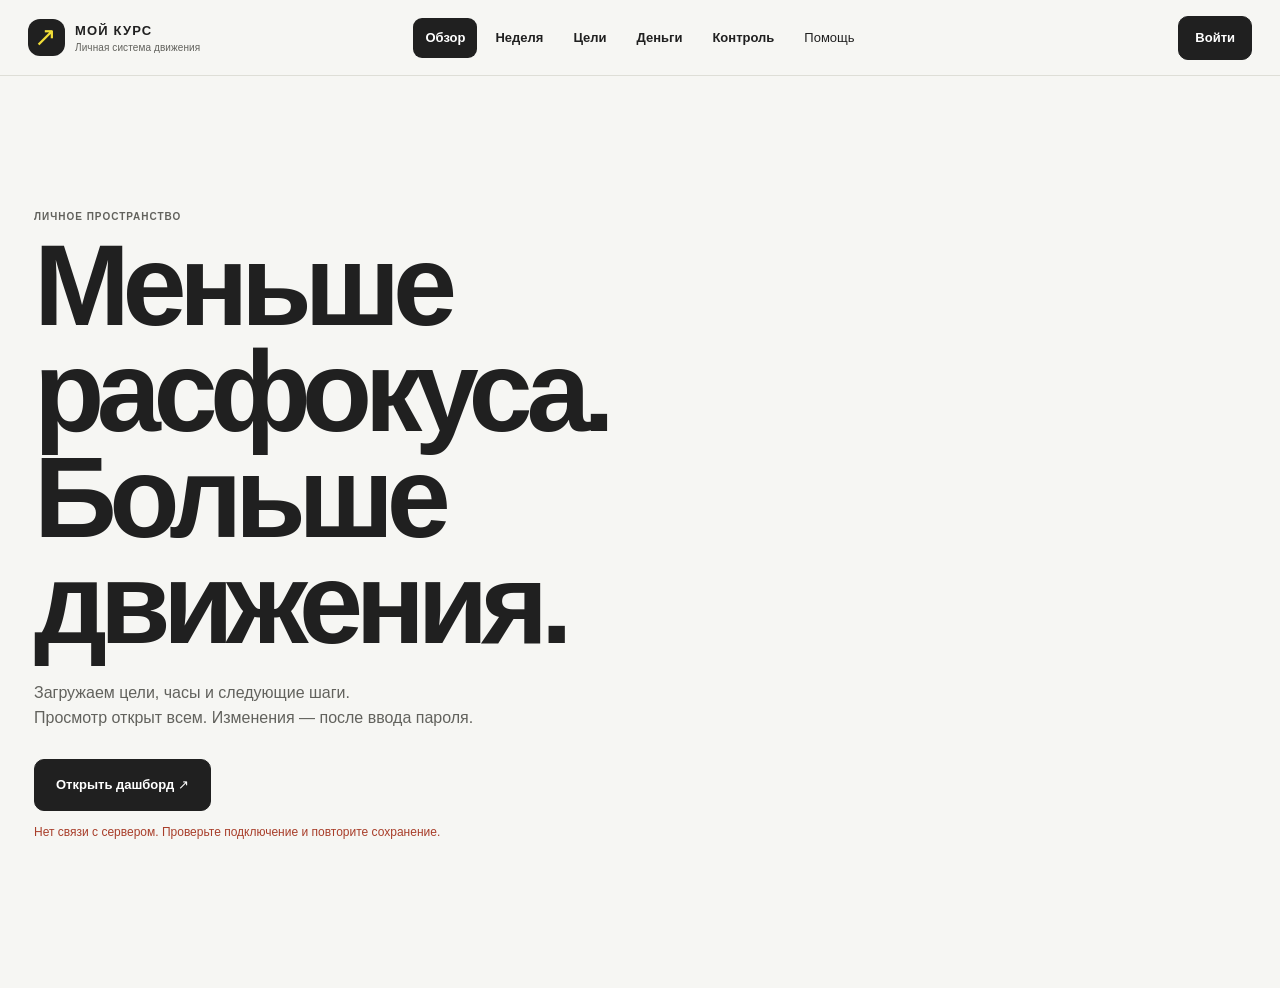
==== commit 4ea7c711: "feat(finance): add income sources and goal progress Co-Authored-By: Codex <noreply@openai.com>" ====
--- a/index.html
+++ b/index.html
@@ -2,13 +2,13 @@
 <html lang="ru">
 <head>
   <meta charset="utf-8"><meta name="viewport" content="width=device-width, initial-scale=1"><meta name="color-scheme" content="light">
-  <title>Мой курс — цели и неделя</title><link rel="stylesheet" href="styles.css?v=20261015b"><script src="config.js" defer></script><script src="indicators.js?v=20261015b" defer></script><script src="app.js?v=20261015b" defer></script>
+  <title>Мой курс — цели и неделя</title><link rel="stylesheet" href="styles.css?v=20261015c"><script src="config.js" defer></script><script src="indicators.js?v=20261015b" defer></script><script src="finance.js?v=20261015c" defer></script><script src="app.js?v=20261015c" defer></script>
 </head>
 <body>
   <a href="#workspace" class="skip-link">К содержимому</a>
   <header class="site-header">
     <a href="#overview" class="brand" aria-label="Мой курс, главная"><span class="brand-symbol" aria-hidden="true">↗</span><span>МОЙ КУРС<small>Личная система движения</small></span></a>
-    <nav aria-label="Разделы дашборда"><a href="#overview">Обзор</a><a href="#time">Неделя</a><a href="#goals">Цели</a><a href="#checkpoints">Контроль</a><button id="openHelp" class="nav-help" type="button">Помощь</button></nav>
+    <nav aria-label="Разделы дашборда"><a href="#overview">Обзор</a><a href="#time">Неделя</a><a href="#goals">Цели</a><a href="#money">Деньги</a><a href="#checkpoints">Контроль</a><button id="openHelp" class="nav-help" type="button">Помощь</button></nav>
     <button id="authButton" class="button dark" type="button">Войти</button>
   </header>
   <section id="lockedScreen" class="locked-screen">
@@ -28,6 +28,7 @@
         <article class="today-panel"><div class="panel-heading"><div><p class="quiet-label">ФОКУС СЕГОДНЯ</p><h2>Один блок за другим.</h2></div><a href="#time" class="round-link" aria-label="Открыть расписание">↗</a></div><p id="todaySummary" class="panel-description"></p><div id="todaySlots" class="today-slots"></div></article>
       </div>
       <div class="summary-line"><div><strong id="activeCount">—</strong><span>целей в работе</span></div><div><strong id="plannedSummary">—</strong><span>часов в плане недели</span></div><div><strong id="doneCount">—</strong><span>точек выполнено</span></div><div><strong id="lastReview">—</strong><span>последняя корректировка</span></div></div>
+      <article id="financePublicCard" class="finance-public-card" aria-label="Финансовая цель"></article>
       <div class="next-grid"><article class="attention-panel"><div class="panel-heading"><h2>Требует внимания <span id="attentionCount" class="count-badge">—</span></h2><button id="openHelpInline" class="text-button" type="button">О цветах ⓘ</button></div><div id="attentionList" class="attention-list"></div></article><article class="focus-line"><span class="quiet-label">БЛИЖАЙШАЯ КОНТРОЛЬНАЯ ТОЧКА</span><div><strong id="focusTitle"></strong><p id="focusText"></p></div><a href="#checkpoints" class="text-button">Все контрольные точки ↗</a></article></div>
       <div class="overview-actions"><button id="addGoalTop" class="button dark" data-edit type="button">Добавить цель +</button><button id="addReviewTop" class="button outline" data-edit type="button">Записать решение ↗</button><p id="readOnlyNote" class="mode-note" hidden>Просмотр открыт. Чтобы вносить факты, нажмите «Редактировать».</p></div>
     </section>
@@ -46,10 +47,16 @@
       <div class="filters"><label class="search-field">Поиск по целям<input id="goalSearch" type="search" placeholder="Название, направление или результат" autocomplete="off"></label><label>Направление<select id="areaFilter"><option value="all">Все направления</option></select></label><label>Статус<select id="statusFilter"><option value="all">Все статусы</option><option value="active">В работе</option><option value="draft">Уточнить</option><option value="paused">Пауза</option><option value="done">Достигнута</option></select></label></div>
       <div id="goalGrid" class="goal-grid"></div>
     </section>
+    <section id="money" class="section finance-section">
+      <div class="section-head"><div><p class="quiet-label">ФИНАНСОВЫЙ ЖУРНАЛ</p><h2>Деньги и источники.</h2><p>Поступления по действующим и новым проектам, категориям и разделам.</p></div><button id="addIncome" class="button dark" type="button">+ Поступление</button></div>
+      <div id="financeWorkspace" class="finance-workspace"></div>
+      <details class="finance-help"><summary>Как считать поступления и курс</summary><p>Выберите действующий или новый проект, категорию и раздел. Если деньги пришли в другой валюте, укажите курс: сколько единиц валюты платежа соответствует одной единице цели. Журнал фиксирует этот курс в записи. Начальный остаток нужен для уже полученных денег; период определяет, какие операции входят в итог.</p></details>
+    </section>
     <section id="checkpoints" class="section"><div class="section-head"><div><h2>Контрольные точки.</h2><p>Отмечайте результат, когда есть факт, который его подтверждает.</p></div><button id="addCheckpoint" class="button outline" data-edit type="button">Добавить точку +</button></div><div id="checkpointList" class="checkpoint-list"></div></section>
     <section id="reviews" class="section"><div class="section-head"><div><h2>Решения и корректировки.</h2><p>Факт → решение → следующая проверка.</p></div><button id="addReview" class="button outline" data-edit type="button">Записать решение +</button></div><div id="reviewList" class="review-list"></div></section>
     <footer><div><span class="brand footer-brand">МОЙ КУРС</span><p>План доступен на всех устройствах. Изменения сохраняются после входа.</p></div><div class="footer-actions"><a class="text-button" href="https://smit1980.github.io/moy-kurs-dashboard/versions/2026-10-15/">Предыдущая версия ↗</a><button id="exportButton" class="text-button" type="button">Скачать копию JSON ↗</button><label class="text-button file-button">Импортировать копию<input id="importInput" type="file" accept="application/json,.json" data-edit hidden></label></div></footer>
   </main>
+  <p id="managedFinanceGoalNote" class="form-note" hidden></p>
   <dialog id="loginDialog" class="editor login-dialog"><form id="loginForm"><div class="dialog-head"><div><p class="quiet-label">ДОСТУП К ПЛАНУ</p><h2>Открыть редактирование.</h2></div><button type="button" class="close" data-close="loginDialog" aria-label="Закрыть">×</button></div><p>Введите пароль, чтобы сохранять изменения с любого своего устройства.</p><label class="field">Пароль<input id="loginPassword" name="password" type="password" autocomplete="current-password" required></label><p id="loginError" class="inline-error" role="alert" hidden></p><div class="dialog-actions"><button id="loginSubmit" type="submit" class="button dark">Войти и редактировать ↗</button></div></form></dialog>
   <dialog id="goalDialog" class="editor"><form id="goalForm" method="dialog"><div class="dialog-head"><div><p class="eyebrow">ЦЕЛЬ / ПРОЕКТ</p><h2 id="goalDialogTitle">Новая цель</h2></div><button type="button" class="close" data-close="goalDialog" aria-label="Закрыть">×</button></div><input type="hidden" name="id"><div class="field-grid"><label class="full">Название<input name="title" required maxlength="140" placeholder="Например, запустить предложение клуба"></label><label>Направление<input name="area" required maxlength="60" placeholder="Клуб"></label><label>Статус<select name="status"><option value="draft">Уточнить</option><option value="active">В работе</option><option value="paused">Пауза</option><option value="done">Достигнута</option></select></label><label>Целевое значение<input name="target" type="number" min="0" step="any" placeholder="Если есть измеримая цель"></label><label>Текущее значение<input name="current" type="number" min="0" step="any" placeholder="Если подтверждено"></label><label>Единица измерения<input name="unit" maxlength="24" placeholder="USD, подписчики, часы"></label><label>Срок<input name="deadline" type="date"></label><label>Часов в неделю<input name="weeklyHours" type="number" min="0" step="0.5" placeholder="Ориентир, если известен"></label><label class="full">Что означает результат<textarea name="outcome" rows="3" maxlength="1000" placeholder="Конкретный ожидаемый итог"></textarea></label><label class="full">Основание / что уточнить<textarea name="note" rows="3" maxlength="1000" placeholder="Источник данных, допущения и вопросы"></textarea></label></div><p class="form-error inline-error" role="alert" hidden></p><div class="dialog-actions"><button type="button" class="button outline" data-close="goalDialog">Отмена</button><button type="submit" class="button dark">Сохранить цель</button></div></form></dialog>
 
@@ -59,6 +66,9 @@
 
   <dialog id="reviewDialog" class="editor"><form id="reviewForm" method="dialog"><div class="dialog-head"><div><p class="eyebrow">КОРРЕКТИРОВКА</p><h2>Записать решение</h2></div><button type="button" class="close" data-close="reviewDialog" aria-label="Закрыть">×</button></div><div class="field-grid"><label class="full">Цель<select name="goalId" required></select></label><label class="full">Факт или наблюдение<textarea name="observation" rows="3" required maxlength="1000" placeholder="Что произошло на самом деле?"></textarea></label><label class="full">Решение и следующий шаг<textarea name="decision" rows="3" required maxlength="1000" placeholder="Что меняем или продолжаем?"></textarea></label><label>Выполнено из недельного плана, %<input name="planCompletion" type="number" min="0" max="100" step="1" placeholder="Необязательно"></label><label>Дата следующей проверки<input name="nextReview" type="date"></label></div><p class="form-error inline-error" role="alert" hidden></p><div class="dialog-actions"><button type="button" class="button outline" data-close="reviewDialog">Отмена</button><button type="submit" class="button dark">Сохранить запись</button></div></form></dialog>
   <dialog id="capacityDialog" class="editor compact"><form id="capacityForm"><div class="dialog-head"><h2>Рабочий бюджет</h2><button type="button" class="close" data-close="capacityDialog" aria-label="Закрыть">×</button></div><label class="field">Доступно рабочих часов на эту неделю<input name="capacity" type="number" min="1" max="168" step="0.5" required></label><p class="form-error inline-error" role="alert" hidden></p><div class="dialog-actions"><button type="submit" class="button dark">Сохранить</button></div></form></dialog>
+  <dialog id="financeDialog" class="editor finance-dialog"><form id="financeForm"><div class="dialog-head"><div><p class="eyebrow">ПОСТУПЛЕНИЕ / ВОЗВРАТ</p><h2 id="financeDialogTitle">Добавить поступление</h2></div><button type="button" class="close" data-close="financeDialog" aria-label="Закрыть">×</button></div><input name="id" type="hidden"><div class="field-grid"><label>Дата<input name="date" type="date" required></label><label>Тип<select name="kind"><option value="income">Поступление</option><option value="refund">Возврат</option></select></label><label>Сумма<input name="amount" type="number" min="0.01" max="1000000000" step="0.01" inputmode="decimal" required></label><label>Валюта<select name="currency"><option value="RUB">RUB</option><option value="USD">USD</option><option value="EUR">EUR</option></select></label><label>Курс к цели<input name="rate" type="number" min="0.000001" max="1000000" step="0.000001" required></label><label>Категория<input name="category" list="financeCategories" maxlength="80" required placeholder="Например, услуги"></label><label>Раздел<input name="section" list="financeSections" maxlength="80" required placeholder="Например, Клуб"></label><label>Источник<select name="sourceType"><option value="existing">Действующий проект</option><option value="new">Новый проект</option><option value="other">Другое</option></select></label><label id="financeProjectField">Проект<input name="project" maxlength="120" placeholder="Название проекта"></label><label class="full">Комментарий<textarea name="note" rows="3" maxlength="500" placeholder="Что это за поступление — необязательно"></textarea></label></div><p id="financePreview" class="finance-preview" aria-live="polite"></p><p class="form-error inline-error" role="alert" hidden></p><div class="dialog-actions"><button id="voidIncome" type="button" class="button danger" hidden>Отменить запись</button><button type="button" class="button outline" data-close="financeDialog">Отмена</button><button type="submit" class="button dark">Сохранить</button></div></form></dialog>
+  <dialog id="financeSettingsDialog" class="editor compact"><form id="financeSettingsForm"><div class="dialog-head"><div><p class="eyebrow">НАСТРОЙКИ ЖУРНАЛА</p><h2>Финансовая цель</h2></div><button type="button" class="close" data-close="financeSettingsDialog" aria-label="Закрыть">×</button></div><label class="field">Цель<select name="goalId" required></select></label><label class="field">Начальный остаток<input name="baseline" type="number" min="0" max="1000000000" step="0.01" required></label><label class="field">Начало периода<input name="periodStart" type="date"></label><label class="field">Конец периода<input name="periodEnd" type="date"></label><p class="finance-settings-note"></p><p class="form-error inline-error" role="alert" hidden></p><div class="dialog-actions"><button type="submit" class="button dark">Сохранить настройки</button></div></form></dialog>
+  <datalist id="financeCategories"><option value="Услуги"><option value="Обучение"><option value="Продажа"><option value="Партнёрство"></datalist><datalist id="financeSections"></datalist>
   <dialog id="helpDialog" class="editor help-dialog"><div class="dialog-head"><div><p class="eyebrow">КАК ЧИТАТЬ ИНДИКАТОРЫ</p><h2>Факт, план и результат.</h2></div><button type="button" class="close" data-close="helpDialog" aria-label="Закрыть">×</button></div><div class="help-content"><p>Индикаторы считают дату по Москве. Цвет всегда сопровождается знаком и текстом, поэтому смысл не зависит только от цвета.</p><dl class="indicator-legend"><div><dt><span class="status-indicator status-neutral">○</span> Ожидает факта</dt><dd>Сегодня или будущая дата без внесённого факта.</dd></div><div><dt><span class="status-indicator status-progress">◐</span> В процессе</dt><dd>Есть факт, но пока меньше запланированных часов.</dd></div><div><dt><span class="status-indicator status-missing">!</span> Нет отметки</dt><dd>Дата уже прошла, а факт не внесён. Введите <strong>0</strong>, если работы не было.</dd></div><div><dt><span class="status-indicator status-behind">×</span> План не выполнен</dt><dd>Дата прошла, факт меньше плана.</dd></div><div><dt><span class="status-indicator status-complete">✓</span> План выполнен</dt><dd>Факт равен плану или больше. Лишние часы показаны отдельно.</dd></div></dl><p><strong>Пример:</strong> план 2 ч, факт 0 ч после даты — «План не выполнен»; факт 1,5 ч сегодня — «В процессе»; факт 2,5 ч — «План выполнен» и «+0,5 ч сверх плана».</p><p><strong>Смешанный день:</strong> красный имеет приоритет, рядом сохраняется число пропусков. Зелёный день появляется, только когда все его блоки выполнены; день с разными статусами показывает состав статусов.</p><h3>Часы и результат цели</h3><p>Кольцо у блока показывает фактические часы относительно плана. Кольцо цели показывает результат по целевому показателю или по контрольным точкам, если числовой цели нет. Часы сами по себе не доказывают достижение результата. У цели без внесённого показателя кольцо показывает «—» и подпись «Нет факта». Просроченная цель с известным недовыполнением красная; без факта — оранжевая. Точка с прошедшим сроком без отметки оранжевая, а выполненная — зелёная.</p><h3>Как внести факт</h3><p>Нажмите блок в расписании или его кольцо. После входа откроется форма: число и ползунок синхронизированы, поддерживают дробные значения и 0. Без входа можно открывать дни и блоки для просмотра. Для изменения нажмите «Редактировать». Кнопки «0 часов», «По плану» и «Убрать отметку» заполняют поле; факт сохранится только после нажатия «Сохранить блок».</p><h3>Просмотр недель и обновление</h3><p>Стрелки и дата переключают только ваш экран. Несохранённая неделя остаётся пустой, пока вы явно не создадите её после входа. При создании копируются плановые блоки, а фактические часы очищаются. «Текущая» возвращает к этой календарной неделе. Кнопка «Обновить» получает изменения с других устройств; завершите или закройте открытую форму перед обновлением.</p><h3>Предыдущая версия</h3><p>Ссылка внизу открывает сохранённый прежний интерфейс. Он работает с тем же актуальным планом. Резервная копия данных до обновления сохранена отдельно локально.</p></div></dialog>
   <dialog id="detailDialog" class="editor compact" aria-label="Просмотр подробностей"></dialog>
   <div id="toast" role="status" aria-live="polite"></div>
--- a/styles.css
+++ b/styles.css
@@ -356,3 +356,19 @@
 .overview { scroll-margin-top: 90px; }
 .actual-field { display: grid; gap: 6px; }
 @media(max-width:900px) { .overview { scroll-margin-top: 130px; } }
+
+/* Финансовый журнал. Детали операций появляются только после входа. */
+.finance-public-card { display:grid; grid-template-columns:minmax(200px,1fr) 1.55fr auto; align-items:end; gap:22px; margin-top:18px; padding:22px 24px; border:1px solid #303028; border-radius:18px; background:#262625; color:#f9f9ed; }
+.finance-public-card h2 { margin:6px 0 4px; font:600 22px/1.18 "Segoe UI",Arial,sans-serif; letter-spacing:-.03em; }
+.finance-public-card .quiet-label { color:#d3d3c2; margin:0; }.finance-subtitle { margin:0; color:#c9c9b9; font-size:12px; }
+.finance-public-values { display:grid; grid-template-columns:repeat(3,minmax(0,1fr)); gap:12px; }.finance-public-values div { min-width:0; }.finance-public-values strong { display:block; overflow:hidden; text-overflow:ellipsis; font-size:20px; font-variant-numeric:tabular-nums; }.finance-public-values span { color:#c9c9b9; font-size:10px; }
+.finance-progress { grid-column:1/3; height:6px; overflow:hidden; border-radius:7px; background:#5b5b53; }.finance-progress>span { display:block; height:100%; border-radius:inherit; background:var(--yellow); }.finance-public-card .button { white-space:nowrap; background:var(--yellow); color:#242424; }
+.finance-section { scroll-margin-top:90px; }.finance-workspace { display:grid; gap:16px; }
+.finance-help { padding:14px 2px 0; color:var(--muted); font-size:12px; line-height:1.55; }.finance-help summary { cursor:pointer; color:var(--ink); font-weight:600; }.finance-help p { max-width:760px; }
+.finance-locked,.finance-empty { max-width:620px; padding:24px; border:1px solid var(--line); border-radius:16px; background:#fff; }.finance-locked strong,.finance-empty h3 { font-size:17px; }.finance-locked p,.finance-empty p { max-width:510px; color:var(--muted); font-size:13px; line-height:1.55; }
+.finance-private-head { display:flex; justify-content:space-between; gap:18px; padding:21px 22px; border:1px solid var(--line); border-radius:16px; background:#fff; }.finance-total { display:flex; flex-wrap:wrap; align-items:baseline; gap:10px; }.finance-total strong { font:600 33px/1 "Segoe UI",Arial,sans-serif; letter-spacing:-.05em; font-variant-numeric:tabular-nums; }.finance-total span,.finance-private-head p { color:var(--muted); font-size:11px; }.finance-private-head p { margin:9px 0 0; }.finance-actions { display:flex; align-items:flex-start; justify-content:flex-end; gap:9px; flex-wrap:wrap; }
+.finance-time-grid { display:grid; grid-template-columns:repeat(4,minmax(0,1fr)); gap:1px; overflow:hidden; border:1px solid var(--line); border-radius:14px; background:var(--line); }.finance-time-grid>div { padding:16px; background:#fbfcf8; }.finance-time-grid span,.finance-time-grid strong { display:block; }.finance-time-grid span { color:var(--muted); font-size:10px; }.finance-time-grid strong { margin-top:5px; font-size:17px; font-variant-numeric:tabular-nums; }
+.finance-groups { display:grid; grid-template-columns:repeat(4,minmax(0,1fr)); gap:12px; }.finance-group { display:grid; align-content:start; gap:7px; min-height:118px; padding:15px; border:1px solid var(--line); border-radius:13px; background:#fff; }.finance-group>strong { font-size:12px; }.finance-group>small { color:var(--muted); font-size:11px; }.finance-group>div { display:flex; justify-content:space-between; gap:8px; font-size:11px; }.finance-group span { overflow:hidden; text-overflow:ellipsis; white-space:nowrap; color:var(--muted); }.finance-group b { white-space:nowrap; font-variant-numeric:tabular-nums; }
+.finance-list { overflow:hidden; border:1px solid var(--line); border-radius:15px; background:#fff; }.finance-list h3 { margin:0; padding:17px 18px 10px; font-size:15px; }.finance-entry { display:grid; grid-template-columns:90px minmax(0,1fr) auto; align-items:center; width:100%; gap:12px; padding:12px 18px; border:0; border-top:1px solid var(--line); background:#fff; color:var(--ink); text-align:left; }.finance-entry:hover { background:var(--wash); }.finance-entry time,.finance-entry small { color:var(--muted); font-size:10px; }.finance-entry strong,.finance-entry small { display:block; }.finance-entry strong { font-size:13px; }.finance-entry small { margin-top:3px; }.finance-entry b { font-size:13px; font-variant-numeric:tabular-nums; }.finance-entry.is-voided { opacity:.5; text-decoration:line-through; }.finance-preview { margin:17px 0 0; padding:11px 13px; border-radius:10px; background:var(--wash); font-size:12px; }.finance-settings-note,.form-note { color:var(--muted); font-size:12px; line-height:1.5; }
+@media(max-width:900px) { .finance-public-card { grid-template-columns:1fr auto; }.finance-public-values,.finance-progress { grid-column:1/-1; }.finance-progress { order:4; }.finance-time-grid,.finance-groups { grid-template-columns:repeat(2,minmax(0,1fr)); } }
+@media(max-width:600px) { .finance-public-card { grid-template-columns:1fr; padding:19px; }.finance-public-card .button { width:100%; }.finance-public-values { gap:8px; }.finance-public-values strong { font-size:16px; }.finance-private-head { flex-direction:column; }.finance-actions { justify-content:flex-start; }.finance-actions .button { flex:1; }.finance-time-grid,.finance-groups { grid-template-columns:1fr 1fr; }.finance-entry { grid-template-columns:1fr auto; padding:12px; }.finance-entry time { grid-column:1/-1; }.finance-dialog { padding:18px; } }
